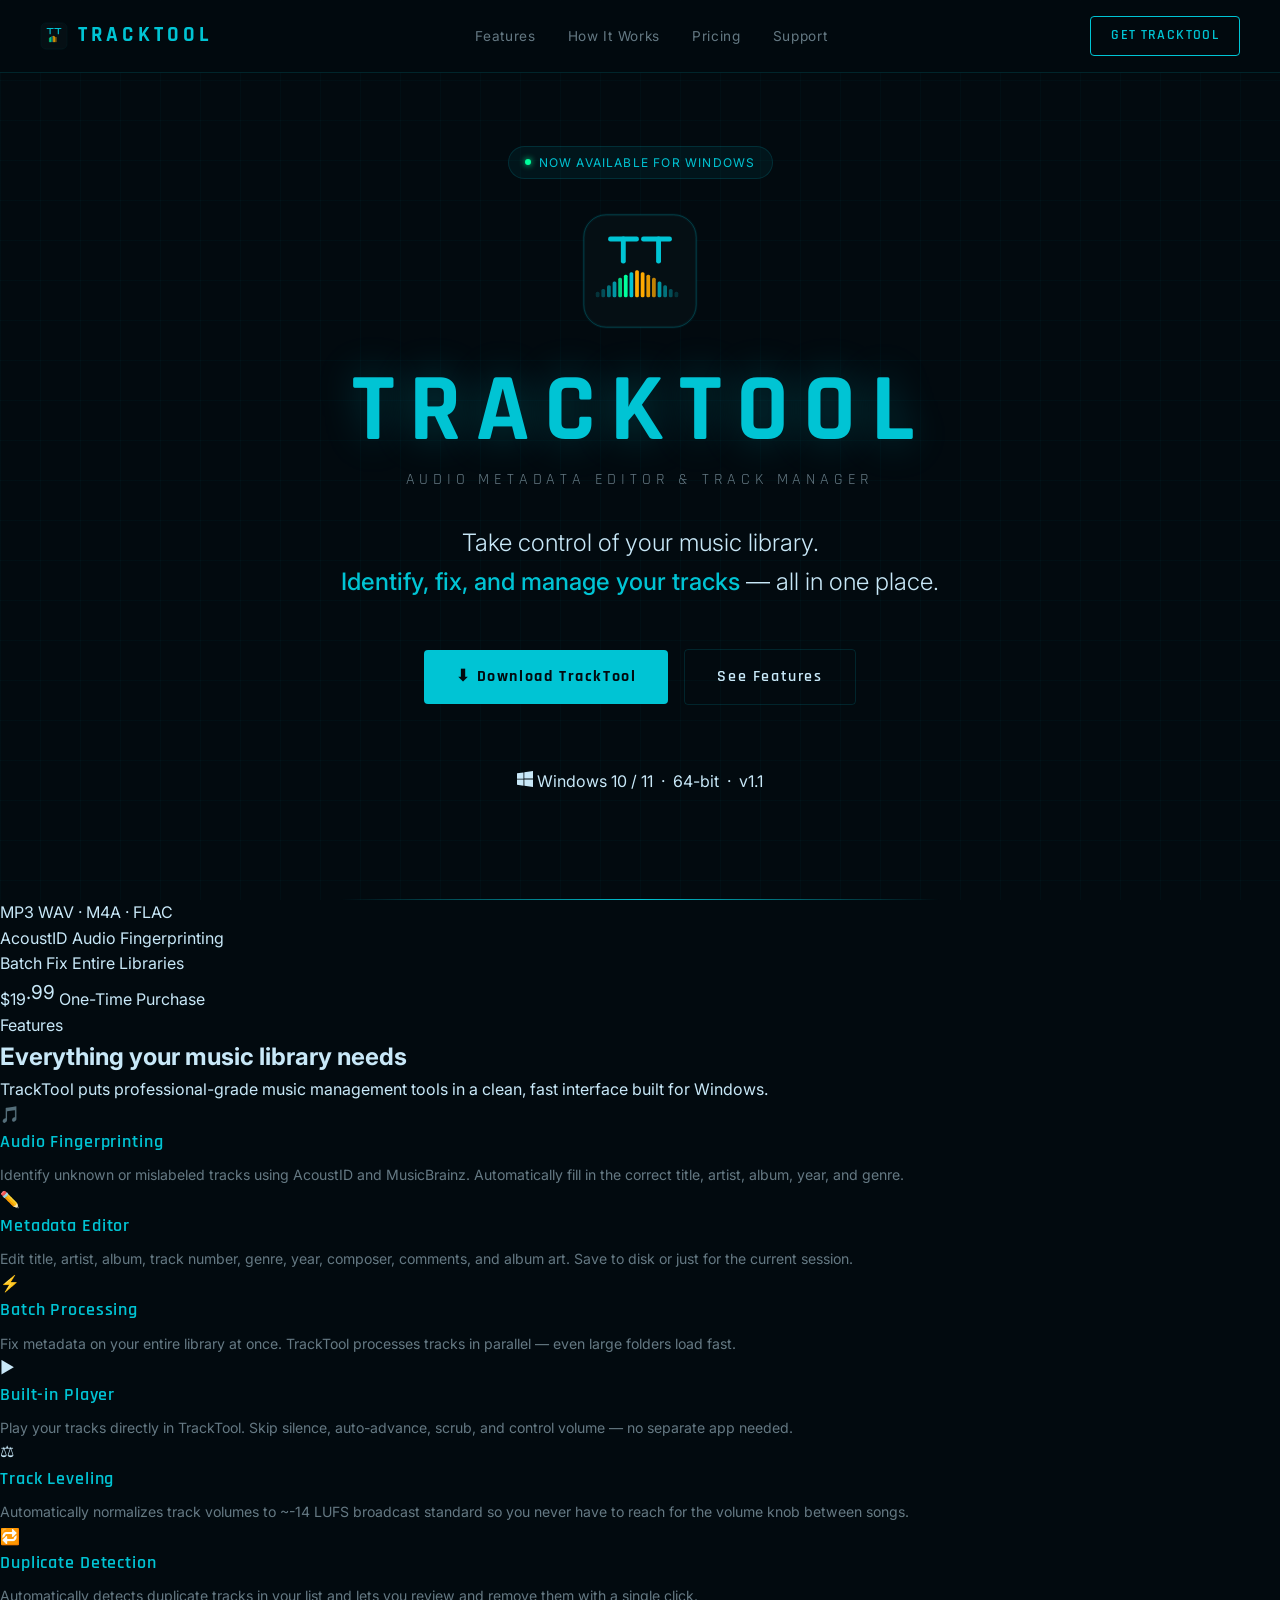
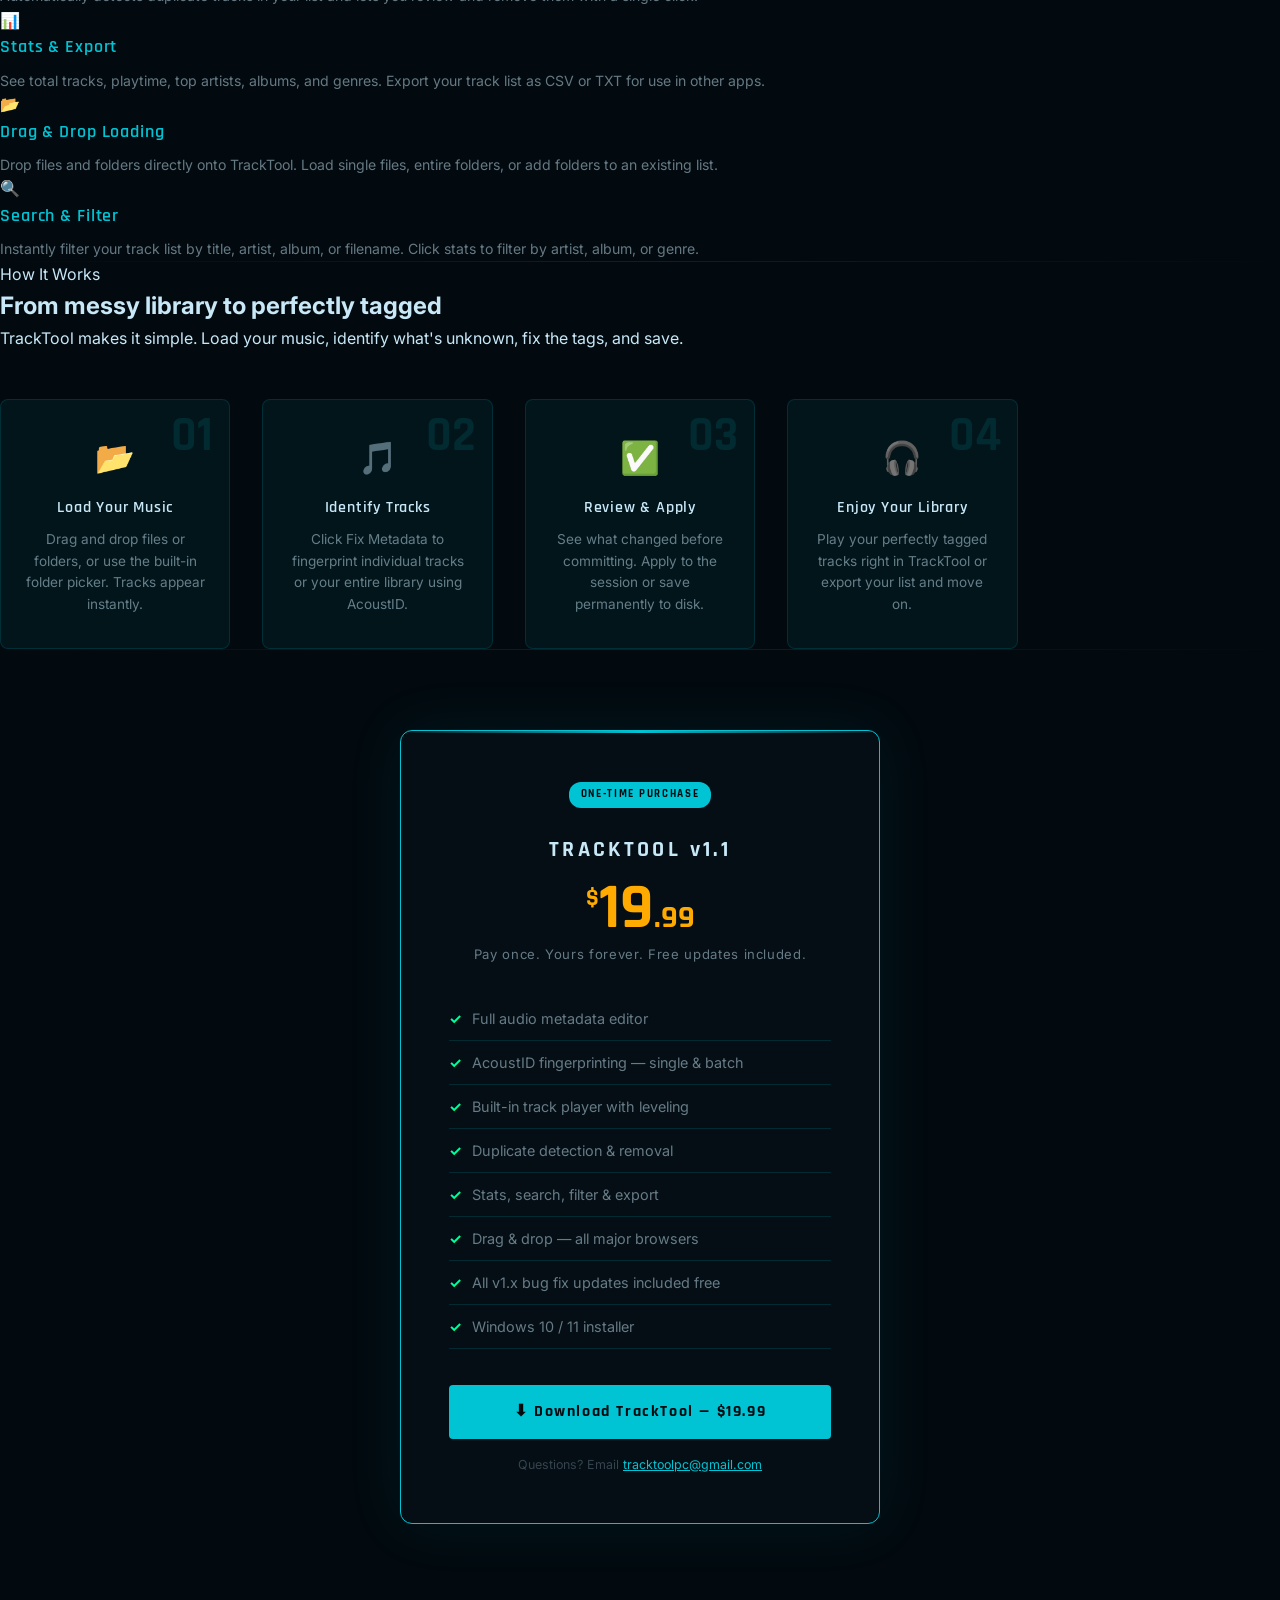
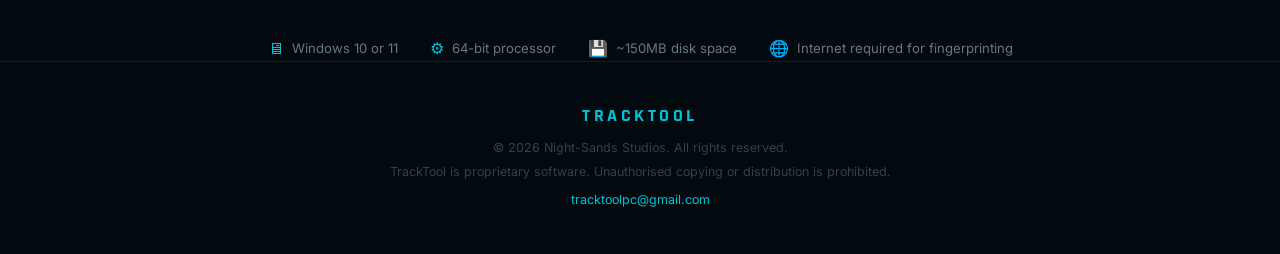
==== index.html @ 83dcbd79 "Add files via upload" ====
<!DOCTYPE html>
<html lang="en">
<head>
<meta charset="UTF-8" />
<meta name="viewport" content="width=device-width, initial-scale=1.0" />
<title>TrackTool — Take Control of Your Music Library</title>
<meta name="description" content="TrackTool is a powerful audio metadata editor and track manager for Windows. Identify, fix, and manage your music library with ease." />
<link rel="preconnect" href="https://fonts.googleapis.com">
<link href="https://fonts.googleapis.com/css2?family=Rajdhani:wght@400;500;600;700&family=Inter:wght@300;400;500&display=swap" rel="stylesheet">
<style>
  :root {
    --cyan: #00c4d4;
    --cyan-dim: rgba(0,196,212,0.15);
    --cyan-glow: rgba(0,196,212,0.3);
    --cyan-subtle: rgba(0,196,212,0.06);
    --gold: #ffaa00;
    --green: #00ff9d;
    --bg: #020a0f;
    --bg2: #040e14;
    --bg3: #071520;
    --text: #c8e8f8;
    --text-dim: rgba(200,232,248,0.5);
    --text-faint: rgba(200,232,248,0.25);
    --border: rgba(0,196,212,0.15);
  }

  *, *::before, *::after { box-sizing: border-box; margin: 0; padding: 0; }

  html { scroll-behavior: smooth; }

  body {
    background: var(--bg);
    color: var(--text);
    font-family: 'Inter', sans-serif;
    font-size: 16px;
    line-height: 1.6;
    overflow-x: hidden;
  }

  /* ── GRID BACKGROUND ── */
  body::before {
    content: '';
    position: fixed;
    inset: 0;
    background-image:
      linear-gradient(rgba(0,196,212,0.03) 1px, transparent 1px),
      linear-gradient(90deg, rgba(0,196,212,0.03) 1px, transparent 1px);
    background-size: 40px 40px;
    pointer-events: none;
    z-index: 0;
  }

  /* ── NAV ── */
  nav {
    position: fixed;
    top: 0; left: 0; right: 0;
    z-index: 100;
    display: flex;
    align-items: center;
    justify-content: space-between;
    padding: 16px 40px;
    background: rgba(2,10,15,0.85);
    backdrop-filter: blur(12px);
    border-bottom: 1px solid var(--border);
  }

  .nav-logo {
    display: flex;
    align-items: center;
    gap: 10px;
    text-decoration: none;
  }

  .nav-logo-text {
    font-family: 'Rajdhani', sans-serif;
    font-size: 1.3rem;
    font-weight: 700;
    color: var(--cyan);
    letter-spacing: 0.2em;
  }

  .nav-links {
    display: flex;
    gap: 32px;
    list-style: none;
  }

  .nav-links a {
    color: var(--text-dim);
    text-decoration: none;
    font-size: 0.85rem;
    letter-spacing: 0.05em;
    transition: color 0.2s;
  }

  .nav-links a:hover { color: var(--cyan); }

  .nav-cta {
    background: transparent;
    border: 1.5px solid var(--cyan);
    color: var(--cyan);
    padding: 8px 20px;
    border-radius: 4px;
    font-size: 0.85rem;
    font-family: 'Rajdhani', sans-serif;
    font-weight: 600;
    letter-spacing: 0.1em;
    cursor: pointer;
    transition: all 0.2s;
    text-decoration: none;
  }

  .nav-cta:hover {
    background: var(--cyan-dim);
    box-shadow: 0 0 16px var(--cyan-glow);
  }

  /* ── HERO ── */
  .hero {
    position: relative;
    min-height: 100vh;
    display: flex;
    flex-direction: column;
    align-items: center;
    justify-content: center;
    text-align: center;
    padding: 120px 40px 80px;
    z-index: 1;
  }

  .hero::after {
    content: '';
    position: absolute;
    bottom: 0; left: 50%;
    transform: translateX(-50%);
    width: 600px;
    height: 1px;
    background: linear-gradient(90deg, transparent, var(--cyan), transparent);
  }

  .hero-badge {
    display: inline-flex;
    align-items: center;
    gap: 8px;
    background: var(--cyan-subtle);
    border: 1px solid var(--border);
    border-radius: 20px;
    padding: 6px 16px;
    font-size: 0.75rem;
    letter-spacing: 0.1em;
    color: var(--cyan);
    margin-bottom: 32px;
    animation: fadeUp 0.6s ease forwards;
  }

  .hero-badge::before {
    content: '';
    width: 6px; height: 6px;
    border-radius: 50%;
    background: var(--green);
    box-shadow: 0 0 6px var(--green);
    animation: blink 2s infinite;
  }

  @keyframes blink {
    0%, 100% { opacity: 1; }
    50% { opacity: 0.3; }
  }

  .hero-logo {
    animation: fadeUp 0.6s 0.1s ease both;
    margin-bottom: 24px;
  }

  .hero-title {
    font-family: 'Rajdhani', sans-serif;
    font-size: clamp(3rem, 8vw, 6rem);
    font-weight: 700;
    letter-spacing: 0.15em;
    color: var(--cyan);
    text-shadow: 0 0 40px rgba(0,196,212,0.3);
    line-height: 1;
    margin-bottom: 8px;
    animation: fadeUp 0.6s 0.2s ease both;
  }

  .hero-sub {
    font-family: 'Rajdhani', sans-serif;
    font-size: 1rem;
    letter-spacing: 0.3em;
    color: var(--text-dim);
    margin-bottom: 32px;
    animation: fadeUp 0.6s 0.3s ease both;
  }

  .hero-tagline {
    font-size: clamp(1.1rem, 2.5vw, 1.5rem);
    color: var(--text);
    font-weight: 300;
    max-width: 600px;
    margin-bottom: 48px;
    animation: fadeUp 0.6s 0.4s ease both;
  }

  .hero-tagline span { color: var(--cyan); font-weight: 500; }

  .hero-actions {
    display: flex;
    gap: 16px;
    align-items: center;
    flex-wrap: wrap;
    justify-content: center;
    animation: fadeUp 0.6s 0.5s ease both;
    margin-bottom: 64px;
  }

  .btn-primary {
    display: inline-flex;
    align-items: center;
    gap: 10px;
    background: var(--cyan);
    color: #020a0f;
    padding: 14px 32px;
    border-radius: 4px;
    font-family: 'Rajdhani', sans-serif;
    font-size: 1rem;
    font-weight: 700;
    letter-spacing: 0.1em;
    text-decoration: none;
    transition: all 0.2s;
    border: none;
    cursor: pointer;
  }

  .btn-primary:hover {
    background: #00d8ea;
    box-shadow: 0 0 32px rgba(0,196,212,0.5);
    transform: translateY(-2px);
  }

  .btn-secondary {
    display: inline-flex;
    align-items: center;
    gap: 10px;
    background: transparent;
    color: var(--text);
    padding: 14px 32px;
    border-radius: 4px;
    font-family: 'Rajdhani', sans-serif;
    font-size: 1rem;
    font-weight: 600;
    letter-spacing: 0.1em;
    text-decoration: none;
    border: 1.5px solid var(--border);
    transition: all 0.2s;
    cursor: pointer;
  }

  .btn-secondary:hover {
    border-color: var(--cyan);
    color: var(--cyan);
    background: var(--cyan-subtle);
  }

  .price-tag {
    font-family: 'Rajdhani', sans-serif;
    font-size: 0.9rem;
    color: var(--text-dim);
    letter-spacing: 0.05em;
  }

  .<!DOCTYPE html>
<html lang="en">
<head>
<meta charset="UTF-8" />
<meta name="viewport" content="width=device-width, initial-scale=1.0" />
<title>TrackTool — Take Control of Your Music Library</title>
<meta name="description" content="TrackTool is a powerful audio metadata editor and track manager for Windows. Identify, fix, and manage your music library with ease." />
<link rel="preconnect" href="https://fonts.googleapis.com">
<link href="https://fonts.googleapis.com/css2?family=Rajdhani:wght@400;500;600;700&family=Inter:wght@300;400;500&display=swap" rel="stylesheet">
<style>
  :root {
    --cyan: #00c4d4;
    --cyan-dim: rgba(0,196,212,0.15);
    --cyan-glow: rgba(0,196,212,0.3);
    --cyan-subtle: rgba(0,196,212,0.06);
    --gold: #ffaa00;
    --green: #00ff9d;
    --bg: #020a0f;
    --bg2: #040e14;
    --bg3: #071520;
    --text: #c8e8f8;
    --text-dim: rgba(200,232,248,0.5);
    --text-faint: rgba(200,232,248,0.25);
    --border: rgba(0,196,212,0.15);
  }

  *, *::before, *::after { box-sizing: border-box; margin: 0; padding: 0; }

  html { scroll-behavior: smooth; }

  body {
    background: var(--bg);
    color: var(--text);
    font-family: 'Inter', sans-serif;
    font-size: 16px;
    line-height: 1.6;
    overflow-x: hidden;
  }

  /* ── GRID BACKGROUND ── */
  body::before {
    content: '';
    position: fixed;
    inset: 0;
    background-image:
      linear-gradient(rgba(0,196,212,0.03) 1px, transparent 1px),
      linear-gradient(90deg, rgba(0,196,212,0.03) 1px, transparent 1px);
    background-size: 40px 40px;
    pointer-events: none;
    z-index: 0;
  }

  /* ── NAV ── */
  nav {
    position: fixed;
    top: 0; left: 0; right: 0;
    z-index: 100;
    display: flex;
    align-items: center;
    justify-content: space-between;
    padding: 16px 40px;
    background: rgba(2,10,15,0.85);
    backdrop-filter: blur(12px);
    border-bottom: 1px solid var(--border);
  }

  .nav-logo {
    display: flex;
    align-items: center;
    gap: 10px;
    text-decoration: none;
  }

  .nav-logo-text {
    font-family: 'Rajdhani', sans-serif;
    font-size: 1.3rem;
    font-weight: 700;
    color: var(--cyan);
    letter-spacing: 0.2em;
  }

  .nav-links {
    display: flex;
    gap: 32px;
    list-style: none;
  }

  .nav-links a {
    color: var(--text-dim);
    text-decoration: none;
    font-size: 0.85rem;
    letter-spacing: 0.05em;
    transition: color 0.2s;
  }

  .nav-links a:hover { color: var(--cyan); }

  .nav-cta {
    background: transparent;
    border: 1.5px solid var(--cyan);
    color: var(--cyan);
    padding: 8px 20px;
    border-radius: 4px;
    font-size: 0.85rem;
    font-family: 'Rajdhani', sans-serif;
    font-weight: 600;
    letter-spacing: 0.1em;
    cursor: pointer;
    transition: all 0.2s;
    text-decoration: none;
  }

  .nav-cta:hover {
    background: var(--cyan-dim);
    box-shadow: 0 0 16px var(--cyan-glow);
  }

  /* ── HERO ── */
  .hero {
    position: relative;
    min-height: 100vh;
    display: flex;
    flex-direction: column;
    align-items: center;
    justify-content: center;
    text-align: center;
    padding: 120px 40px 80px;
    z-index: 1;
  }

  .hero::after {
    content: '';
    position: absolute;
    bottom: 0; left: 50%;
    transform: translateX(-50%);
    width: 600px;
    height: 1px;
    background: linear-gradient(90deg, transparent, var(--cyan), transparent);
  }

  .hero-badge {
    display: inline-flex;
    align-items: center;
    gap: 8px;
    background: var(--cyan-subtle);
    border: 1px solid var(--border);
    border-radius: 20px;
    padding: 6px 16px;
    font-size: 0.75rem;
    letter-spacing: 0.1em;
    color: var(--cyan);
    margin-bottom: 32px;
    animation: fadeUp 0.6s ease forwards;
  }

  .hero-badge::before {
    content: '';
    width: 6px; height: 6px;
    border-radius: 50%;
    background: var(--green);
    box-shadow: 0 0 6px var(--green);
    animation: blink 2s infinite;
  }

  @keyframes blink {
    0%, 100% { opacity: 1; }
    50% { opacity: 0.3; }
  }

  .hero-logo {
    animation: fadeUp 0.6s 0.1s ease both;
    margin-bottom: 24px;
  }

  .hero-title {
    font-family: 'Rajdhani', sans-serif;
    font-size: clamp(3rem, 8vw, 6rem);
    font-weight: 700;
    letter-spacing: 0.15em;
    color: var(--cyan);
    text-shadow: 0 0 40px rgba(0,196,212,0.3);
    line-height: 1;
    margin-bottom: 8px;
    animation: fadeUp 0.6s 0.2s ease both;
  }

  .hero-sub {
    font-family: 'Rajdhani', sans-serif;
    font-size: 1rem;
    letter-spacing: 0.3em;
    color: var(--text-dim);
    margin-bottom: 32px;
    animation: fadeUp 0.6s 0.3s ease both;
  }

  .hero-tagline {
    font-size: clamp(1.1rem, 2.5vw, 1.5rem);
    color: var(--text);
    font-weight: 300;
    max-width: 600px;
    margin-bottom: 48px;
    animation: fadeUp 0.6s 0.4s ease both;
  }

  .hero-tagline span { color: var(--cyan); font-weight: 500; }

  .hero-actions {
    display: flex;
    gap: 16px;
    align-items: center;
    flex-wrap: wrap;
    justify-content: center;
    animation: fadeUp 0.6s 0.5s ease both;
    margin-bottom: 64px;
  }

  .btn-primary {
    display: inline-flex;
    align-items: center;
    gap: 10px;
    background: var(--cyan);
    color: #020a0f;
    padding: 14px 32px;
    border-radius: 4px;
    font-family: 'Rajdhani', sans-serif;
    font-size: 1rem;
    font-weight: 700;
    letter-spacing: 0.1em;
    text-decoration: none;
    transition: all 0.2s;
    border: none;
    cursor: pointer;
  }

  .btn-primary:hover {
    background: #00d8ea;
    box-shadow: 0 0 32px rgba(0,196,212,0.5);
    transform: translateY(-2px);
  }

  .btn-secondary {
    display: inline-flex;
    align-items: center;
    gap: 10px;
    background: transparent;
    color: var(--text);
    padding: 14px 32px;
    border-radius: 4px;
    font-family: 'Rajdhani', sans-serif;
    font-size: 1rem;
    font-weight: 600;
    letter-spacing: 0.1em;
    text-decoration: none;
    border: 1.5px solid var(--border);
    transition: all 0.2s;
    cursor: pointer;
  }

  .btn-secondary:hover {
    border-color: var(--cyan);
    color: var(--cyan);
    background: var(--cyan-subtle);
  }

  .price-tag {
    font-family: 'Rajdhani', sans-serif;
    font-size: 0.9rem;
    color: var(--text-dim);
    letter-spacing: 0.05em;
  }


  .feature-title {
    font-family: 'Rajdhani', sans-serif;
    font-size: 1.1rem;
    font-weight: 600;
    color: var(--cyan);
    letter-spacing: 0.05em;
    margin-bottom: 8px;
  }

  .feature-desc {
    font-size: 0.88rem;
    color: var(--text-dim);
    line-height: 1.6;
  }

  /* ── HOW IT WORKS ── */
  .steps {
    display: grid;
    grid-template-columns: repeat(auto-fill, minmax(220px, 1fr));
    gap: 32px;
    margin-top: 48px;
  }

  .step {
    position: relative;
    padding: 32px 24px;
    border: 1px solid var(--border);
    border-radius: 8px;
    background: var(--cyan-subtle);
    text-align: center;
  }

  .step-number {
    font-family: 'Rajdhani', sans-serif;
    font-size: 3rem;
    font-weight: 700;
    color: rgba(0,196,212,0.12);
    position: absolute;
    top: 12px; right: 16px;
    line-height: 1;
  }

  .step-icon { font-size: 2rem; margin-bottom: 12px; display: block; }

  .step-title {
    font-family: 'Rajdhani', sans-serif;
    font-size: 1rem;
    font-weight: 600;
    color: var(--text);
    letter-spacing: 0.05em;
    margin-bottom: 8px;
  }

  .step-desc { font-size: 0.85rem; color: var(--text-dim); }

  /* ── DIVIDER ── */
  .divider {
    width: 100%;
    height: 1px;
    background: linear-gradient(90deg, transparent, var(--border), transparent);
    margin: 0 auto;
  }

  /* ── PRICING ── */
  .pricing-wrap {
    display: flex;
    justify-content: center;
    padding: 80px 40px;
    position: relative;
    z-index: 1;
  }

  .pricing-card {
    background: var(--bg2);
    border: 1px solid var(--cyan);
    border-radius: 12px;
    padding: 48px;
    max-width: 480px;
    width: 100%;
    text-align: center;
    box-shadow: 0 0 60px rgba(0,196,212,0.08);
    position: relative;
    overflow: hidden;
  }

  .pricing-card::before {
    content: '';
    position: absolute;
    top: 0; left: 0; right: 0;
    height: 2px;
    background: linear-gradient(90deg, transparent, var(--cyan), transparent);
  }

  .pricing-badge {
    display: inline-block;
    background: var(--cyan);
    color: #020a0f;
    font-family: 'Rajdhani', sans-serif;
    font-size: 0.7rem;
    font-weight: 700;
    letter-spacing: 0.15em;
    padding: 4px 12px;
    border-radius: 12px;
    margin-bottom: 24px;
  }

  .pricing-name {
    font-family: 'Rajdhani', sans-serif;
    font-size: 1.4rem;
    font-weight: 700;
    letter-spacing: 0.15em;
    color: var(--text);
    margin-bottom: 8px;
  }

  .pricing-price {
    font-family: 'Rajdhani', sans-serif;
    font-size: 4rem;
    font-weight: 700;
    color: var(--gold);
    line-height: 1;
    margin-bottom: 4px;
  }

  .pricing-price sup {
    font-size: 1.5rem;
    vertical-align: super;
    color: var(--gold);
  }

  .pricing-period {
    font-size: 0.82rem;
    color: var(--text-dim);
    margin-bottom: 32px;
    letter-spacing: 0.05em;
  }

  .pricing-features {
    list-style: none;
    text-align: left;
    margin-bottom: 36px;
  }

  .pricing-features li {
    padding: 10px 0;
    border-bottom: 1px solid var(--border);
    font-size: 0.9rem;
    color: var(--text-dim);
    display: flex;
    align-items: center;
    gap: 10px;
  }

  .pricing-features li::before {
    content: '✓';
    color: var(--green);
    font-weight: bold;
    flex-shrink: 0;
  }

  .pricing-note {
    font-size: 0.78rem;
    color: var(--text-faint);
    margin-top: 16px;
  }

  /* ── REQUIREMENTS ── */
  .requirements {
    display: flex;
    justify-content: center;
    gap: 32px;
    flex-wrap: wrap;
    margin-top: 32px;
  }

  .req {
    display: flex;
    align-items: center;
    gap: 8px;
    font-size: 0.82rem;
    color: var(--text-dim);
  }

  .req-icon { color: var(--cyan); font-size: 1rem; }

  /* ── FOOTER ── */
  footer {
    position: relative;
    z-index: 1;
    border-top: 1px solid var(--border);
    padding: 40px;
    text-align: center;
  }

  .footer-logo {
    font-family: 'Rajdhani', sans-serif;
    font-size: 1.1rem;
    font-weight: 700;
    color: var(--cyan);
    letter-spacing: 0.2em;
    margin-bottom: 8px;
  }

  .footer-text {
    font-size: 0.78rem;
    color: var(--text-faint);
    margin-bottom: 4px;
  }

  .footer-text a {
    color: var(--cyan);
    text-decoration: none;
  }

  .footer-text a:hover { text-decoration: underline; }

  /* ── ANIMATIONS ── */
  @keyframes fadeUp {
    from { opacity: 0; transform: translateY(20px); }
    to   { opacity: 1; transform: translateY(0); }
  }

  /* ── RESPONSIVE ── */
  @media (max-width: 600px) {
    nav { padding: 14px 20px; }
    .nav-links { display: none; }
    section { padding: 60px 20px; }
    .stats { flex-direction: column; gap: 1px; }
    .stat:first-child { border-radius: 8px 8px 0 0; }
    .stat:last-child { border-radius: 0 0 8px 8px; }
    .stat:not(:last-child) { border-right: 1px solid var(--border); border-bottom: none; }
    .pricing-card { padding: 32px 24px; }
  }
</style>
</head>
<body>

<!-- NAV -->
<nav>
  <a href="#" class="nav-logo">
    <svg xmlns="http://www.w3.org/2000/svg" viewBox="0 0 320 320" width="28" height="28">
      <rect x="10" y="10" width="300" height="300" rx="60" fill="#050f14"/>
      <rect x="10" y="10" width="300" height="300" rx="60" fill="none" stroke="#00c4d4" stroke-width="1.5" opacity="0.4"/>
      <rect x="75" y="68" width="82" height="13" rx="6" fill="#00c4d4"/>
      <rect x="109" y="68" width="13" height="72" rx="6" fill="#00c4d4"/>
      <rect x="163" y="68" width="82" height="13" rx="6" fill="#00c4d4"/>
      <rect x="203" y="68" width="13" height="72" rx="6" fill="#00c4d4"/>
      <rect x="102" y="178" width="10" height="52" rx="4" fill="#00ff9d" opacity="0.8"/>
      <rect x="117" y="170" width="10" height="60" rx="4" fill="#00ff9d"/>
      <rect x="132" y="163" width="10" height="67" rx="4" fill="#00c4d4"/>
      <rect x="147" y="158" width="10" height="72" rx="4" fill="#ffaa00"/>
      <rect x="162" y="163" width="10" height="67" rx="4" fill="#ffaa00"/>
      <rect x="177" y="170" width="10" height="60" rx="4" fill="#ffaa00" opacity="0.9"/>
    </svg>
    <span class="nav-logo-text">TRACKTOOL</span>
  </a>
  <ul class="nav-links">
    <li><a href="#features">Features</a></li>
    <li><a href="#how-it-works">How It Works</a></li>
    <li><a href="#pricing">Pricing</a></li>
    <li><a href="mailto:tracktoolpc@gmail.com">Support</a></li>
  </ul>
  <a href="#pricing" class="nav-cta">GET TRACKTOOL</a>
</nav>

<!-- HERO -->
<div class="hero">
  <div class="hero-badge">NOW AVAILABLE FOR WINDOWS</div>

  <div class="hero-logo">
    <svg xmlns="http://www.w3.org/2000/svg" viewBox="0 0 320 320" width="120" height="120">
      <rect x="10" y="10" width="300" height="300" rx="60" fill="#050f14"/>
      <rect x="10" y="10" width="300" height="300" rx="60" fill="none" stroke="#00c4d4" stroke-width="8" opacity="0.05"/>
      <rect x="10" y="10" width="300" height="300" rx="60" fill="none" stroke="#00c4d4" stroke-width="1.5" opacity="0.4"/>
      <rect x="75" y="68" width="82" height="13" rx="6" fill="#00c4d4"/>
      <rect x="109" y="68" width="13" height="72" rx="6" fill="#00c4d4"/>
      <rect x="163" y="68" width="82" height="13" rx="6" fill="#00c4d4"/>
      <rect x="203" y="68" width="13" height="72" rx="6" fill="#00c4d4"/>
      <rect x="42"  y="215" width="10" height="15" rx="4" fill="#00c4d4" opacity="0.2"/>
      <rect x="57"  y="208" width="10" height="22" rx="4" fill="#00c4d4" opacity="0.35"/>
      <rect x="72"  y="198" width="10" height="32" rx="4" fill="#00c4d4" opacity="0.55"/>
      <rect x="87"  y="188" width="10" height="42" rx="4" fill="#00c4d4" opacity="0.75"/>
      <rect x="102" y="178" width="10" height="52" rx="4" fill="#00ff9d" opacity="0.8"/>
      <rect x="117" y="170" width="10" height="60" rx="4" fill="#00ff9d"/>
      <rect x="132" y="163" width="10" height="67" rx="4" fill="#00c4d4"/>
      <rect x="147" y="158" width="10" height="72" rx="4" fill="#ffaa00"/>
      <rect x="162" y="163" width="10" height="67" rx="4" fill="#ffaa00"/>
      <rect x="177" y="170" width="10" height="60" rx="4" fill="#ffaa00" opacity="0.9"/>
      <rect x="192" y="178" width="10" height="52" rx="4" fill="#ffaa00" opacity="0.75"/>
      <rect x="207" y="188" width="10" height="42" rx="4" fill="#00c4d4" opacity="0.75"/>
      <rect x="222" y="198" width="10" height="32" rx="4" fill="#00c4d4" opacity="0.55"/>
      <rect x="237" y="208" width="10" height="22" rx="4" fill="#00c4d4" opacity="0.35"/>
      <rect x="252" y="215" width="10" height="15" rx="4" fill="#00c4d4" opacity="0.2"/>
    </svg>
  </div>

  <h1 class="hero-title">TRACKTOOL</h1>
  <p class="hero-sub">AUDIO METADATA EDITOR &amp; TRACK MANAGER</p>

  <p class="hero-tagline">
    Take control of your music library.<br>
    <span>Identify, fix, and manage your tracks</span> — all in one place.
  </p>

  <div class="hero-actions">
    <a href="#pricing" class="btn-primary">
      ⬇ Download TrackTool
    </a>
    <a href="#features" class="btn-secondary">See Features</a>
  </div>

  <div class="platform">
    <svg width="16" height="16" viewBox="0 0 24 24" fill="currentColor"><path d="M0 3.449L9.75 2.1v9.451H0m10.949-9.602L24 0v11.4H10.949M0 12.6h9.75v9.451L0 20.699M10.949 12.6H24V24l-12.9-1.801"/></svg>
    Windows 10 / 11 &nbsp;·&nbsp; 64-bit &nbsp;·&nbsp; v1.1
  </div>
</div>

<!-- STATS -->
<div class="stats" id="features">
  <div class="stat">
    <span class="stat-number">MP3</span>
    <span class="stat-label">WAV · M4A · FLAC</span>
  </div>
  <div class="stat">
    <span class="stat-number">AcoustID</span>
    <span class="stat-label">Audio Fingerprinting</span>
  </div>
  <div class="stat">
    <span class="stat-number">Batch</span>
    <span class="stat-label">Fix Entire Libraries</span>
  </div>
  <div class="stat">
    <span class="stat-number">$19<sup style="font-size:1.2rem">.99</sup></span>
    <span class="stat-label">One-Time Purchase</span>
  </div>
</div>

<!-- FEATURES -->
<section>
  <p class="section-label">Features</p>
  <h2 class="section-title">Everything your music library needs</h2>
  <p class="section-desc">TrackTool puts professional-grade music management tools in a clean, fast interface built for Windows.</p>

  <div class="features-grid">
    <div class="feature-card">
      <span class="feature-icon">🎵</span>
      <div class="feature-title">Audio Fingerprinting</div>
      <p class="feature-desc">Identify unknown or mislabeled tracks using AcoustID and MusicBrainz. Automatically fill in the correct title, artist, album, year, and genre.</p>
    </div>
    <div class="feature-card">
      <span class="feature-icon">✏️</span>
      <div class="feature-title">Metadata Editor</div>
      <p class="feature-desc">Edit title, artist, album, track number, genre, year, composer, comments, and album art. Save to disk or just for the current session.</p>
    </div>
    <div class="feature-card">
      <span class="feature-icon">⚡</span>
      <div class="feature-title">Batch Processing</div>
      <p class="feature-desc">Fix metadata on your entire library at once. TrackTool processes tracks in parallel — even large folders load fast.</p>
    </div>
    <div class="feature-card">
      <span class="feature-icon">▶️</span>
      <div class="feature-title">Built-in Player</div>
      <p class="feature-desc">Play your tracks directly in TrackTool. Skip silence, auto-advance, scrub, and control volume — no separate app needed.</p>
    </div>
    <div class="feature-card">
      <span class="feature-icon">⚖</span>
      <div class="feature-title">Track Leveling</div>
      <p class="feature-desc">Automatically normalizes track volumes to ~-14 LUFS broadcast standard so you never have to reach for the volume knob between songs.</p>
    </div>
    <div class="feature-card">
      <span class="feature-icon">🔁</span>
      <div class="feature-title">Duplicate Detection</div>
      <p class="feature-desc">Automatically detects duplicate tracks in your list and lets you review and remove them with a single click.</p>
    </div>
    <div class="feature-card">
      <span class="feature-icon">📊</span>
      <div class="feature-title">Stats &amp; Export</div>
      <p class="feature-desc">See total tracks, playtime, top artists, albums, and genres. Export your track list as CSV or TXT for use in other apps.</p>
    </div>
    <div class="feature-card">
      <span class="feature-icon">📂</span>
      <div class="feature-title">Drag &amp; Drop Loading</div>
      <p class="feature-desc">Drop files and folders directly onto TrackTool. Load single files, entire folders, or add folders to an existing list.</p>
    </div>
    <div class="feature-card">
      <span class="feature-icon">🔍</span>
      <div class="feature-title">Search &amp; Filter</div>
      <p class="feature-desc">Instantly filter your track list by title, artist, album, or filename. Click stats to filter by artist, album, or genre.</p>
    </div>
  </div>
</section>

<div class="divider"></div>

<!-- HOW IT WORKS -->
<section id="how-it-works">
  <p class="section-label">How It Works</p>
  <h2 class="section-title">From messy library to <span>perfectly tagged</span></h2>
  <p class="section-desc">TrackTool makes it simple. Load your music, identify what's unknown, fix the tags, and save.</p>

  <div class="steps">
    <div class="step">
      <span class="step-number">01</span>
      <span class="step-icon">📂</span>
      <div class="step-title">Load Your Music</div>
      <p class="step-desc">Drag and drop files or folders, or use the built-in folder picker. Tracks appear instantly.</p>
    </div>
    <div class="step">
      <span class="step-number">02</span>
      <span class="step-icon">🎵</span>
      <div class="step-title">Identify Tracks</div>
      <p class="step-desc">Click Fix Metadata to fingerprint individual tracks or your entire library using AcoustID.</p>
    </div>
    <div class="step">
      <span class="step-number">03</span>
      <span class="step-icon">✅</span>
      <div class="step-title">Review &amp; Apply</div>
      <p class="step-desc">See what changed before committing. Apply to the session or save permanently to disk.</p>
    </div>
    <div class="step">
      <span class="step-number">04</span>
      <span class="step-icon">🎧</span>
      <div class="step-title">Enjoy Your Library</div>
      <p class="step-desc">Play your perfectly tagged tracks right in TrackTool or export your list and move on.</p>
    </div>
  </div>
</section>

<div class="divider"></div>

<!-- PRICING -->
<div class="pricing-wrap" id="pricing">
  <div class="pricing-card">
    <div class="pricing-badge">ONE-TIME PURCHASE</div>
    <div class="pricing-name">TRACKTOOL v1.1</div>
    <div class="pricing-price"><sup>$</sup>19<span style="font-size:2rem">.99</span></div>
    <div class="pricing-period">Pay once. Yours forever. Free updates included.</div>

    <ul class="pricing-features">
      <li>Full audio metadata editor</li>
      <li>AcoustID fingerprinting — single &amp; batch</li>
      <li>Built-in track player with leveling</li>
      <li>Duplicate detection &amp; removal</li>
      <li>Stats, search, filter &amp; export</li>
      <li>Drag &amp; drop — all major browsers</li>
      <li>All v1.x bug fix updates included free</li>
      <li>Windows 10 / 11 installer</li>
    </ul>

    <a href="mailto:tracktoolpc@gmail.com?subject=TrackTool Purchase" class="btn-primary" style="width:100%; justify-content:center;">
      ⬇ Download TrackTool — $19.99
    </a>

    <p class="pricing-note">Questions? Email <a href="mailto:tracktoolpc@gmail.com" style="color:var(--cyan)">tracktoolpc@gmail.com</a></p>
  </div>
</div>

<div class="requirements">
  <div class="req"><span class="req-icon">🖥</span> Windows 10 or 11</div>
  <div class="req"><span class="req-icon">⚙</span> 64-bit processor</div>
  <div class="req"><span class="req-icon">💾</span> ~150MB disk space</div>
  <div class="req"><span class="req-icon">🌐</span> Internet required for fingerprinting</div>
</div>

<!-- FOOTER -->
<footer>
  <div class="footer-logo">TRACKTOOL</div>
  <p class="footer-text">© 2026 Night-Sands Studios. All rights reserved.</p>
  <p class="footer-text">TrackTool is proprietary software. Unauthorised copying or distribution is prohibited.</p>
  <p class="footer-text" style="margin-top:8px">
    <a href="mailto:tracktoolpc@gmail.com">tracktoolpc@gmail.com</a>
  </p>
</footer>

</body>
</html>
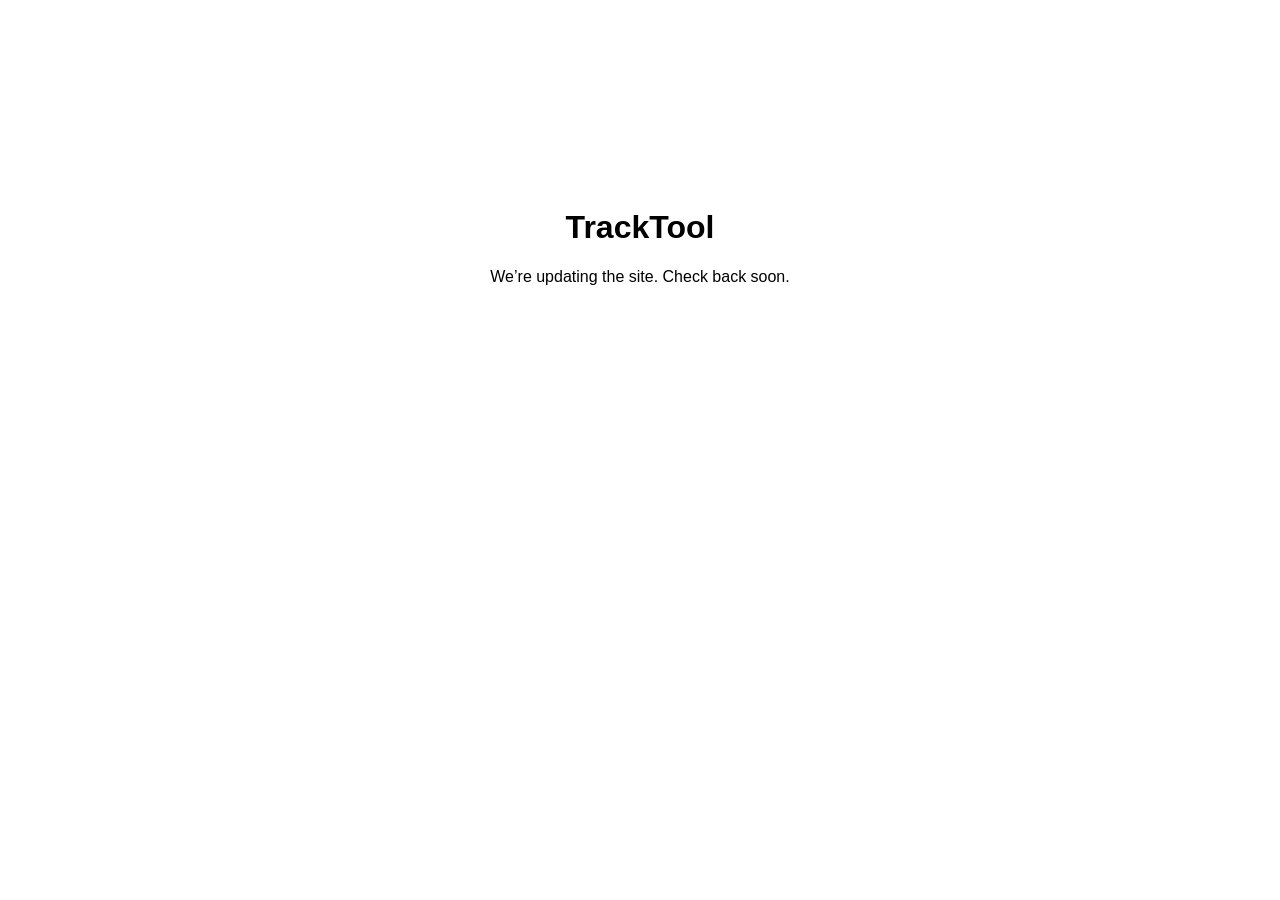
==== commit a3092532: "Create index.html for site update notice adding a temporary page that says updating website." ====
--- a/index.html
+++ b/index.html
@@ -1,1019 +1,18 @@
 <!DOCTYPE html>
-<html lang="en">
-<head>
-<meta charset="UTF-8" />
-<meta name="viewport" content="width=device-width, initial-scale=1.0" />
-<title>TrackTool — Take Control of Your Music Library</title>
-<meta name="description" content="TrackTool is a powerful audio metadata editor and track manager for Windows. Identify, fix, and manage your music library with ease." />
-<link rel="preconnect" href="https://fonts.googleapis.com">
-<link href="https://fonts.googleapis.com/css2?family=Rajdhani:wght@400;500;600;700&family=Inter:wght@300;400;500&display=swap" rel="stylesheet">
-<style>
-  :root {
-    --cyan: #00c4d4;
-    --cyan-dim: rgba(0,196,212,0.15);
-    --cyan-glow: rgba(0,196,212,0.3);
-    --cyan-subtle: rgba(0,196,212,0.06);
-    --gold: #ffaa00;
-    --green: #00ff9d;
-    --bg: #020a0f;
-    --bg2: #040e14;
-    --bg3: #071520;
-    --text: #c8e8f8;
-    --text-dim: rgba(200,232,248,0.5);
-    --text-faint: rgba(200,232,248,0.25);
-    --border: rgba(0,196,212,0.15);
-  }
-
-  *, *::before, *::after { box-sizing: border-box; margin: 0; padding: 0; }
-
-  html { scroll-behavior: smooth; }
-
-  body {
-    background: var(--bg);
-    color: var(--text);
-    font-family: 'Inter', sans-serif;
-    font-size: 16px;
-    line-height: 1.6;
-    overflow-x: hidden;
-  }
-
-  /* ── GRID BACKGROUND ── */
-  body::before {
-    content: '';
-    position: fixed;
-    inset: 0;
-    background-image:
-      linear-gradient(rgba(0,196,212,0.03) 1px, transparent 1px),
-      linear-gradient(90deg, rgba(0,196,212,0.03) 1px, transparent 1px);
-    background-size: 40px 40px;
-    pointer-events: none;
-    z-index: 0;
-  }
-
-  /* ── NAV ── */
-  nav {
-    position: fixed;
-    top: 0; left: 0; right: 0;
-    z-index: 100;
-    display: flex;
-    align-items: center;
-    justify-content: space-between;
-    padding: 16px 40px;
-    background: rgba(2,10,15,0.85);
-    backdrop-filter: blur(12px);
-    border-bottom: 1px solid var(--border);
-  }
-
-  .nav-logo {
-    display: flex;
-    align-items: center;
-    gap: 10px;
-    text-decoration: none;
-  }
-
-  .nav-logo-text {
-    font-family: 'Rajdhani', sans-serif;
-    font-size: 1.3rem;
-    font-weight: 700;
-    color: var(--cyan);
-    letter-spacing: 0.2em;
-  }
-
-  .nav-links {
-    display: flex;
-    gap: 32px;
-    list-style: none;
-  }
-
-  .nav-links a {
-    color: var(--text-dim);
-    text-decoration: none;
-    font-size: 0.85rem;
-    letter-spacing: 0.05em;
-    transition: color 0.2s;
-  }
-
-  .nav-links a:hover { color: var(--cyan); }
-
-  .nav-cta {
-    background: transparent;
-    border: 1.5px solid var(--cyan);
-    color: var(--cyan);
-    padding: 8px 20px;
-    border-radius: 4px;
-    font-size: 0.85rem;
-    font-family: 'Rajdhani', sans-serif;
-    font-weight: 600;
-    letter-spacing: 0.1em;
-    cursor: pointer;
-    transition: all 0.2s;
-    text-decoration: none;
-  }
-
-  .nav-cta:hover {
-    background: var(--cyan-dim);
-    box-shadow: 0 0 16px var(--cyan-glow);
-  }
-
-  /* ── HERO ── */
-  .hero {
-    position: relative;
-    min-height: 100vh;
-    display: flex;
-    flex-direction: column;
-    align-items: center;
-    justify-content: center;
-    text-align: center;
-    padding: 120px 40px 80px;
-    z-index: 1;
-  }
-
-  .hero::after {
-    content: '';
-    position: absolute;
-    bottom: 0; left: 50%;
-    transform: translateX(-50%);
-    width: 600px;
-    height: 1px;
-    background: linear-gradient(90deg, transparent, var(--cyan), transparent);
-  }
-
-  .hero-badge {
-    display: inline-flex;
-    align-items: center;
-    gap: 8px;
-    background: var(--cyan-subtle);
-    border: 1px solid var(--border);
-    border-radius: 20px;
-    padding: 6px 16px;
-    font-size: 0.75rem;
-    letter-spacing: 0.1em;
-    color: var(--cyan);
-    margin-bottom: 32px;
-    animation: fadeUp 0.6s ease forwards;
-  }
-
-  .hero-badge::before {
-    content: '';
-    width: 6px; height: 6px;
-    border-radius: 50%;
-    background: var(--green);
-    box-shadow: 0 0 6px var(--green);
-    animation: blink 2s infinite;
-  }
-
-  @keyframes blink {
-    0%, 100% { opacity: 1; }
-    50% { opacity: 0.3; }
-  }
-
-  .hero-logo {
-    animation: fadeUp 0.6s 0.1s ease both;
-    margin-bottom: 24px;
-  }
-
-  .hero-title {
-    font-family: 'Rajdhani', sans-serif;
-    font-size: clamp(3rem, 8vw, 6rem);
-    font-weight: 700;
-    letter-spacing: 0.15em;
-    color: var(--cyan);
-    text-shadow: 0 0 40px rgba(0,196,212,0.3);
-    line-height: 1;
-    margin-bottom: 8px;
-    animation: fadeUp 0.6s 0.2s ease both;
-  }
-
-  .hero-sub {
-    font-family: 'Rajdhani', sans-serif;
-    font-size: 1rem;
-    letter-spacing: 0.3em;
-    color: var(--text-dim);
-    margin-bottom: 32px;
-    animation: fadeUp 0.6s 0.3s ease both;
-  }
-
-  .hero-tagline {
-    font-size: clamp(1.1rem, 2.5vw, 1.5rem);
-    color: var(--text);
-    font-weight: 300;
-    max-width: 600px;
-    margin-bottom: 48px;
-    animation: fadeUp 0.6s 0.4s ease both;
-  }
-
-  .hero-tagline span { color: var(--cyan); font-weight: 500; }
-
-  .hero-actions {
-    display: flex;
-    gap: 16px;
-    align-items: center;
-    flex-wrap: wrap;
-    justify-content: center;
-    animation: fadeUp 0.6s 0.5s ease both;
-    margin-bottom: 64px;
-  }
-
-  .btn-primary {
-    display: inline-flex;
-    align-items: center;
-    gap: 10px;
-    background: var(--cyan);
-    color: #020a0f;
-    padding: 14px 32px;
-    border-radius: 4px;
-    font-family: 'Rajdhani', sans-serif;
-    font-size: 1rem;
-    font-weight: 700;
-    letter-spacing: 0.1em;
-    text-decoration: none;
-    transition: all 0.2s;
-    border: none;
-    cursor: pointer;
-  }
-
-  .btn-primary:hover {
-    background: #00d8ea;
-    box-shadow: 0 0 32px rgba(0,196,212,0.5);
-    transform: translateY(-2px);
-  }
-
-  .btn-secondary {
-    display: inline-flex;
-    align-items: center;
-    gap: 10px;
-    background: transparent;
-    color: var(--text);
-    padding: 14px 32px;
-    border-radius: 4px;
-    font-family: 'Rajdhani', sans-serif;
-    font-size: 1rem;
-    font-weight: 600;
-    letter-spacing: 0.1em;
-    text-decoration: none;
-    border: 1.5px solid var(--border);
-    transition: all 0.2s;
-    cursor: pointer;
-  }
-
-  .btn-secondary:hover {
-    border-color: var(--cyan);
-    color: var(--cyan);
-    background: var(--cyan-subtle);
-  }
-
-  .price-tag {
-    font-family: 'Rajdhani', sans-serif;
-    font-size: 0.9rem;
-    color: var(--text-dim);
-    letter-spacing: 0.05em;
-  }
-
-  .<!DOCTYPE html>
-<html lang="en">
-<head>
-<meta charset="UTF-8" />
-<meta name="viewport" content="width=device-width, initial-scale=1.0" />
-<title>TrackTool — Take Control of Your Music Library</title>
-<meta name="description" content="TrackTool is a powerful audio metadata editor and track manager for Windows. Identify, fix, and manage your music library with ease." />
-<link rel="preconnect" href="https://fonts.googleapis.com">
-<link href="https://fonts.googleapis.com/css2?family=Rajdhani:wght@400;500;600;700&family=Inter:wght@300;400;500&display=swap" rel="stylesheet">
-<style>
-  :root {
-    --cyan: #00c4d4;
-    --cyan-dim: rgba(0,196,212,0.15);
-    --cyan-glow: rgba(0,196,212,0.3);
-    --cyan-subtle: rgba(0,196,212,0.06);
-    --gold: #ffaa00;
-    --green: #00ff9d;
-    --bg: #020a0f;
-    --bg2: #040e14;
-    --bg3: #071520;
-    --text: #c8e8f8;
-    --text-dim: rgba(200,232,248,0.5);
-    --text-faint: rgba(200,232,248,0.25);
-    --border: rgba(0,196,212,0.15);
-  }
-
-  *, *::before, *::after { box-sizing: border-box; margin: 0; padding: 0; }
-
-  html { scroll-behavior: smooth; }
-
-  body {
-    background: var(--bg);
-    color: var(--text);
-    font-family: 'Inter', sans-serif;
-    font-size: 16px;
-    line-height: 1.6;
-    overflow-x: hidden;
-  }
-
-  /* ── GRID BACKGROUND ── */
-  body::before {
-    content: '';
-    position: fixed;
-    inset: 0;
-    background-image:
-      linear-gradient(rgba(0,196,212,0.03) 1px, transparent 1px),
-      linear-gradient(90deg, rgba(0,196,212,0.03) 1px, transparent 1px);
-    background-size: 40px 40px;
-    pointer-events: none;
-    z-index: 0;
-  }
-
-  /* ── NAV ── */
-  nav {
-    position: fixed;
-    top: 0; left: 0; right: 0;
-    z-index: 100;
-    display: flex;
-    align-items: center;
-    justify-content: space-between;
-    padding: 16px 40px;
-    background: rgba(2,10,15,0.85);
-    backdrop-filter: blur(12px);
-    border-bottom: 1px solid var(--border);
-  }
-
-  .nav-logo {
-    display: flex;
-    align-items: center;
-    gap: 10px;
-    text-decoration: none;
-  }
-
-  .nav-logo-text {
-    font-family: 'Rajdhani', sans-serif;
-    font-size: 1.3rem;
-    font-weight: 700;
-    color: var(--cyan);
-    letter-spacing: 0.2em;
-  }
-
-  .nav-links {
-    display: flex;
-    gap: 32px;
-    list-style: none;
-  }
-
-  .nav-links a {
-    color: var(--text-dim);
-    text-decoration: none;
-    font-size: 0.85rem;
-    letter-spacing: 0.05em;
-    transition: color 0.2s;
-  }
-
-  .nav-links a:hover { color: var(--cyan); }
-
-  .nav-cta {
-    background: transparent;
-    border: 1.5px solid var(--cyan);
-    color: var(--cyan);
-    padding: 8px 20px;
-    border-radius: 4px;
-    font-size: 0.85rem;
-    font-family: 'Rajdhani', sans-serif;
-    font-weight: 600;
-    letter-spacing: 0.1em;
-    cursor: pointer;
-    transition: all 0.2s;
-    text-decoration: none;
-  }
-
-  .nav-cta:hover {
-    background: var(--cyan-dim);
-    box-shadow: 0 0 16px var(--cyan-glow);
-  }
-
-  /* ── HERO ── */
-  .hero {
-    position: relative;
-    min-height: 100vh;
-    display: flex;
-    flex-direction: column;
-    align-items: center;
-    justify-content: center;
-    text-align: center;
-    padding: 120px 40px 80px;
-    z-index: 1;
-  }
-
-  .hero::after {
-    content: '';
-    position: absolute;
-    bottom: 0; left: 50%;
-    transform: translateX(-50%);
-    width: 600px;
-    height: 1px;
-    background: linear-gradient(90deg, transparent, var(--cyan), transparent);
-  }
-
-  .hero-badge {
-    display: inline-flex;
-    align-items: center;
-    gap: 8px;
-    background: var(--cyan-subtle);
-    border: 1px solid var(--border);
-    border-radius: 20px;
-    padding: 6px 16px;
-    font-size: 0.75rem;
-    letter-spacing: 0.1em;
-    color: var(--cyan);
-    margin-bottom: 32px;
-    animation: fadeUp 0.6s ease forwards;
-  }
-
-  .hero-badge::before {
-    content: '';
-    width: 6px; height: 6px;
-    border-radius: 50%;
-    background: var(--green);
-    box-shadow: 0 0 6px var(--green);
-    animation: blink 2s infinite;
-  }
-
-  @keyframes blink {
-    0%, 100% { opacity: 1; }
-    50% { opacity: 0.3; }
-  }
-
-  .hero-logo {
-    animation: fadeUp 0.6s 0.1s ease both;
-    margin-bottom: 24px;
-  }
-
-  .hero-title {
-    font-family: 'Rajdhani', sans-serif;
-    font-size: clamp(3rem, 8vw, 6rem);
-    font-weight: 700;
-    letter-spacing: 0.15em;
-    color: var(--cyan);
-    text-shadow: 0 0 40px rgba(0,196,212,0.3);
-    line-height: 1;
-    margin-bottom: 8px;
-    animation: fadeUp 0.6s 0.2s ease both;
-  }
-
-  .hero-sub {
-    font-family: 'Rajdhani', sans-serif;
-    font-size: 1rem;
-    letter-spacing: 0.3em;
-    color: var(--text-dim);
-    margin-bottom: 32px;
-    animation: fadeUp 0.6s 0.3s ease both;
-  }
-
-  .hero-tagline {
-    font-size: clamp(1.1rem, 2.5vw, 1.5rem);
-    color: var(--text);
-    font-weight: 300;
-    max-width: 600px;
-    margin-bottom: 48px;
-    animation: fadeUp 0.6s 0.4s ease both;
-  }
-
-  .hero-tagline span { color: var(--cyan); font-weight: 500; }
-
-  .hero-actions {
-    display: flex;
-    gap: 16px;
-    align-items: center;
-    flex-wrap: wrap;
-    justify-content: center;
-    animation: fadeUp 0.6s 0.5s ease both;
-    margin-bottom: 64px;
-  }
-
-  .btn-primary {
-    display: inline-flex;
-    align-items: center;
-    gap: 10px;
-    background: var(--cyan);
-    color: #020a0f;
-    padding: 14px 32px;
-    border-radius: 4px;
-    font-family: 'Rajdhani', sans-serif;
-    font-size: 1rem;
-    font-weight: 700;
-    letter-spacing: 0.1em;
-    text-decoration: none;
-    transition: all 0.2s;
-    border: none;
-    cursor: pointer;
-  }
-
-  .btn-primary:hover {
-    background: #00d8ea;
-    box-shadow: 0 0 32px rgba(0,196,212,0.5);
-    transform: translateY(-2px);
-  }
-
-  .btn-secondary {
-    display: inline-flex;
-    align-items: center;
-    gap: 10px;
-    background: transparent;
-    color: var(--text);
-    padding: 14px 32px;
-    border-radius: 4px;
-    font-family: 'Rajdhani', sans-serif;
-    font-size: 1rem;
-    font-weight: 600;
-    letter-spacing: 0.1em;
-    text-decoration: none;
-    border: 1.5px solid var(--border);
-    transition: all 0.2s;
-    cursor: pointer;
-  }
-
-  .btn-secondary:hover {
-    border-color: var(--cyan);
-    color: var(--cyan);
-    background: var(--cyan-subtle);
-  }
-
-  .price-tag {
-    font-family: 'Rajdhani', sans-serif;
-    font-size: 0.9rem;
-    color: var(--text-dim);
-    letter-spacing: 0.05em;
-  }
-
-
-  .feature-title {
-    font-family: 'Rajdhani', sans-serif;
-    font-size: 1.1rem;
-    font-weight: 600;
-    color: var(--cyan);
-    letter-spacing: 0.05em;
-    margin-bottom: 8px;
-  }
-
-  .feature-desc {
-    font-size: 0.88rem;
-    color: var(--text-dim);
-    line-height: 1.6;
-  }
-
-  /* ── HOW IT WORKS ── */
-  .steps {
-    display: grid;
-    grid-template-columns: repeat(auto-fill, minmax(220px, 1fr));
-    gap: 32px;
-    margin-top: 48px;
-  }
-
-  .step {
-    position: relative;
-    padding: 32px 24px;
-    border: 1px solid var(--border);
-    border-radius: 8px;
-    background: var(--cyan-subtle);
-    text-align: center;
-  }
-
-  .step-number {
-    font-family: 'Rajdhani', sans-serif;
-    font-size: 3rem;
-    font-weight: 700;
-    color: rgba(0,196,212,0.12);
-    position: absolute;
-    top: 12px; right: 16px;
-    line-height: 1;
-  }
-
-  .step-icon { font-size: 2rem; margin-bottom: 12px; display: block; }
-
-  .step-title {
-    font-family: 'Rajdhani', sans-serif;
-    font-size: 1rem;
-    font-weight: 600;
-    color: var(--text);
-    letter-spacing: 0.05em;
-    margin-bottom: 8px;
-  }
-
-  .step-desc { font-size: 0.85rem; color: var(--text-dim); }
-
-  /* ── DIVIDER ── */
-  .divider {
-    width: 100%;
-    height: 1px;
-    background: linear-gradient(90deg, transparent, var(--border), transparent);
-    margin: 0 auto;
-  }
-
-  /* ── PRICING ── */
-  .pricing-wrap {
-    display: flex;
-    justify-content: center;
-    padding: 80px 40px;
-    position: relative;
-    z-index: 1;
-  }
-
-  .pricing-card {
-    background: var(--bg2);
-    border: 1px solid var(--cyan);
-    border-radius: 12px;
-    padding: 48px;
-    max-width: 480px;
-    width: 100%;
-    text-align: center;
-    box-shadow: 0 0 60px rgba(0,196,212,0.08);
-    position: relative;
-    overflow: hidden;
-  }
-
-  .pricing-card::before {
-    content: '';
-    position: absolute;
-    top: 0; left: 0; right: 0;
-    height: 2px;
-    background: linear-gradient(90deg, transparent, var(--cyan), transparent);
-  }
-
-  .pricing-badge {
-    display: inline-block;
-    background: var(--cyan);
-    color: #020a0f;
-    font-family: 'Rajdhani', sans-serif;
-    font-size: 0.7rem;
-    font-weight: 700;
-    letter-spacing: 0.15em;
-    padding: 4px 12px;
-    border-radius: 12px;
-    margin-bottom: 24px;
-  }
-
-  .pricing-name {
-    font-family: 'Rajdhani', sans-serif;
-    font-size: 1.4rem;
-    font-weight: 700;
-    letter-spacing: 0.15em;
-    color: var(--text);
-    margin-bottom: 8px;
-  }
-
-  .pricing-price {
-    font-family: 'Rajdhani', sans-serif;
-    font-size: 4rem;
-    font-weight: 700;
-    color: var(--gold);
-    line-height: 1;
-    margin-bottom: 4px;
-  }
-
-  .pricing-price sup {
-    font-size: 1.5rem;
-    vertical-align: super;
-    color: var(--gold);
-  }
-
-  .pricing-period {
-    font-size: 0.82rem;
-    color: var(--text-dim);
-    margin-bottom: 32px;
-    letter-spacing: 0.05em;
-  }
-
-  .pricing-features {
-    list-style: none;
-    text-align: left;
-    margin-bottom: 36px;
-  }
-
-  .pricing-features li {
-    padding: 10px 0;
-    border-bottom: 1px solid var(--border);
-    font-size: 0.9rem;
-    color: var(--text-dim);
-    display: flex;
-    align-items: center;
-    gap: 10px;
-  }
-
-  .pricing-features li::before {
-    content: '✓';
-    color: var(--green);
-    font-weight: bold;
-    flex-shrink: 0;
-  }
-
-  .pricing-note {
-    font-size: 0.78rem;
-    color: var(--text-faint);
-    margin-top: 16px;
-  }
-
-  /* ── REQUIREMENTS ── */
-  .requirements {
-    display: flex;
-    justify-content: center;
-    gap: 32px;
-    flex-wrap: wrap;
-    margin-top: 32px;
-  }
-
-  .req {
-    display: flex;
-    align-items: center;
-    gap: 8px;
-    font-size: 0.82rem;
-    color: var(--text-dim);
-  }
-
-  .req-icon { color: var(--cyan); font-size: 1rem; }
-
-  /* ── FOOTER ── */
-  footer {
-    position: relative;
-    z-index: 1;
-    border-top: 1px solid var(--border);
-    padding: 40px;
-    text-align: center;
-  }
-
-  .footer-logo {
-    font-family: 'Rajdhani', sans-serif;
-    font-size: 1.1rem;
-    font-weight: 700;
-    color: var(--cyan);
-    letter-spacing: 0.2em;
-    margin-bottom: 8px;
-  }
-
-  .footer-text {
-    font-size: 0.78rem;
-    color: var(--text-faint);
-    margin-bottom: 4px;
-  }
-
-  .footer-text a {
-    color: var(--cyan);
-    text-decoration: none;
-  }
-
-  .footer-text a:hover { text-decoration: underline; }
-
-  /* ── ANIMATIONS ── */
-  @keyframes fadeUp {
-    from { opacity: 0; transform: translateY(20px); }
-    to   { opacity: 1; transform: translateY(0); }
-  }
-
-  /* ── RESPONSIVE ── */
-  @media (max-width: 600px) {
-    nav { padding: 14px 20px; }
-    .nav-links { display: none; }
-    section { padding: 60px 20px; }
-    .stats { flex-direction: column; gap: 1px; }
-    .stat:first-child { border-radius: 8px 8px 0 0; }
-    .stat:last-child { border-radius: 0 0 8px 8px; }
-    .stat:not(:last-child) { border-right: 1px solid var(--border); border-bottom: none; }
-    .pricing-card { padding: 32px 24px; }
-  }
-</style>
-</head>
-<body>
-
-<!-- NAV -->
-<nav>
-  <a href="#" class="nav-logo">
-    <svg xmlns="http://www.w3.org/2000/svg" viewBox="0 0 320 320" width="28" height="28">
-      <rect x="10" y="10" width="300" height="300" rx="60" fill="#050f14"/>
-      <rect x="10" y="10" width="300" height="300" rx="60" fill="none" stroke="#00c4d4" stroke-width="1.5" opacity="0.4"/>
-      <rect x="75" y="68" width="82" height="13" rx="6" fill="#00c4d4"/>
-      <rect x="109" y="68" width="13" height="72" rx="6" fill="#00c4d4"/>
-      <rect x="163" y="68" width="82" height="13" rx="6" fill="#00c4d4"/>
-      <rect x="203" y="68" width="13" height="72" rx="6" fill="#00c4d4"/>
-      <rect x="102" y="178" width="10" height="52" rx="4" fill="#00ff9d" opacity="0.8"/>
-      <rect x="117" y="170" width="10" height="60" rx="4" fill="#00ff9d"/>
-      <rect x="132" y="163" width="10" height="67" rx="4" fill="#00c4d4"/>
-      <rect x="147" y="158" width="10" height="72" rx="4" fill="#ffaa00"/>
-      <rect x="162" y="163" width="10" height="67" rx="4" fill="#ffaa00"/>
-      <rect x="177" y="170" width="10" height="60" rx="4" fill="#ffaa00" opacity="0.9"/>
-    </svg>
-    <span class="nav-logo-text">TRACKTOOL</span>
-  </a>
-  <ul class="nav-links">
-    <li><a href="#features">Features</a></li>
-    <li><a href="#how-it-works">How It Works</a></li>
-    <li><a href="#pricing">Pricing</a></li>
-    <li><a href="mailto:tracktoolpc@gmail.com">Support</a></li>
-  </ul>
-  <a href="#pricing" class="nav-cta">GET TRACKTOOL</a>
-</nav>
-
-<!-- HERO -->
-<div class="hero">
-  <div class="hero-badge">NOW AVAILABLE FOR WINDOWS</div>
-
-  <div class="hero-logo">
-    <svg xmlns="http://www.w3.org/2000/svg" viewBox="0 0 320 320" width="120" height="120">
-      <rect x="10" y="10" width="300" height="300" rx="60" fill="#050f14"/>
-      <rect x="10" y="10" width="300" height="300" rx="60" fill="none" stroke="#00c4d4" stroke-width="8" opacity="0.05"/>
-      <rect x="10" y="10" width="300" height="300" rx="60" fill="none" stroke="#00c4d4" stroke-width="1.5" opacity="0.4"/>
-      <rect x="75" y="68" width="82" height="13" rx="6" fill="#00c4d4"/>
-      <rect x="109" y="68" width="13" height="72" rx="6" fill="#00c4d4"/>
-      <rect x="163" y="68" width="82" height="13" rx="6" fill="#00c4d4"/>
-      <rect x="203" y="68" width="13" height="72" rx="6" fill="#00c4d4"/>
-      <rect x="42"  y="215" width="10" height="15" rx="4" fill="#00c4d4" opacity="0.2"/>
-      <rect x="57"  y="208" width="10" height="22" rx="4" fill="#00c4d4" opacity="0.35"/>
-      <rect x="72"  y="198" width="10" height="32" rx="4" fill="#00c4d4" opacity="0.55"/>
-      <rect x="87"  y="188" width="10" height="42" rx="4" fill="#00c4d4" opacity="0.75"/>
-      <rect x="102" y="178" width="10" height="52" rx="4" fill="#00ff9d" opacity="0.8"/>
-      <rect x="117" y="170" width="10" height="60" rx="4" fill="#00ff9d"/>
-      <rect x="132" y="163" width="10" height="67" rx="4" fill="#00c4d4"/>
-      <rect x="147" y="158" width="10" height="72" rx="4" fill="#ffaa00"/>
-      <rect x="162" y="163" width="10" height="67" rx="4" fill="#ffaa00"/>
-      <rect x="177" y="170" width="10" height="60" rx="4" fill="#ffaa00" opacity="0.9"/>
-      <rect x="192" y="178" width="10" height="52" rx="4" fill="#ffaa00" opacity="0.75"/>
-      <rect x="207" y="188" width="10" height="42" rx="4" fill="#00c4d4" opacity="0.75"/>
-      <rect x="222" y="198" width="10" height="32" rx="4" fill="#00c4d4" opacity="0.55"/>
-      <rect x="237" y="208" width="10" height="22" rx="4" fill="#00c4d4" opacity="0.35"/>
-      <rect x="252" y="215" width="10" height="15" rx="4" fill="#00c4d4" opacity="0.2"/>
-    </svg>
-  </div>
-
-  <h1 class="hero-title">TRACKTOOL</h1>
-  <p class="hero-sub">AUDIO METADATA EDITOR &amp; TRACK MANAGER</p>
-
-  <p class="hero-tagline">
-    Take control of your music library.<br>
-    <span>Identify, fix, and manage your tracks</span> — all in one place.
-  </p>
-
-  <div class="hero-actions">
-    <a href="#pricing" class="btn-primary">
-      ⬇ Download TrackTool
-    </a>
-    <a href="#features" class="btn-secondary">See Features</a>
-  </div>
-
-  <div class="platform">
-    <svg width="16" height="16" viewBox="0 0 24 24" fill="currentColor"><path d="M0 3.449L9.75 2.1v9.451H0m10.949-9.602L24 0v11.4H10.949M0 12.6h9.75v9.451L0 20.699M10.949 12.6H24V24l-12.9-1.801"/></svg>
-    Windows 10 / 11 &nbsp;·&nbsp; 64-bit &nbsp;·&nbsp; v1.1
-  </div>
-</div>
-
-<!-- STATS -->
-<div class="stats" id="features">
-  <div class="stat">
-    <span class="stat-number">MP3</span>
-    <span class="stat-label">WAV · M4A · FLAC</span>
-  </div>
-  <div class="stat">
-    <span class="stat-number">AcoustID</span>
-    <span class="stat-label">Audio Fingerprinting</span>
-  </div>
-  <div class="stat">
-    <span class="stat-number">Batch</span>
-    <span class="stat-label">Fix Entire Libraries</span>
-  </div>
-  <div class="stat">
-    <span class="stat-number">$19<sup style="font-size:1.2rem">.99</sup></span>
-    <span class="stat-label">One-Time Purchase</span>
-  </div>
-</div>
-
-<!-- FEATURES -->
-<section>
-  <p class="section-label">Features</p>
-  <h2 class="section-title">Everything your music library needs</h2>
-  <p class="section-desc">TrackTool puts professional-grade music management tools in a clean, fast interface built for Windows.</p>
-
-  <div class="features-grid">
-    <div class="feature-card">
-      <span class="feature-icon">🎵</span>
-      <div class="feature-title">Audio Fingerprinting</div>
-      <p class="feature-desc">Identify unknown or mislabeled tracks using AcoustID and MusicBrainz. Automatically fill in the correct title, artist, album, year, and genre.</p>
-    </div>
-    <div class="feature-card">
-      <span class="feature-icon">✏️</span>
-      <div class="feature-title">Metadata Editor</div>
-      <p class="feature-desc">Edit title, artist, album, track number, genre, year, composer, comments, and album art. Save to disk or just for the current session.</p>
-    </div>
-    <div class="feature-card">
-      <span class="feature-icon">⚡</span>
-      <div class="feature-title">Batch Processing</div>
-      <p class="feature-desc">Fix metadata on your entire library at once. TrackTool processes tracks in parallel — even large folders load fast.</p>
-    </div>
-    <div class="feature-card">
-      <span class="feature-icon">▶️</span>
-      <div class="feature-title">Built-in Player</div>
-      <p class="feature-desc">Play your tracks directly in TrackTool. Skip silence, auto-advance, scrub, and control volume — no separate app needed.</p>
-    </div>
-    <div class="feature-card">
-      <span class="feature-icon">⚖</span>
-      <div class="feature-title">Track Leveling</div>
-      <p class="feature-desc">Automatically normalizes track volumes to ~-14 LUFS broadcast standard so you never have to reach for the volume knob between songs.</p>
-    </div>
-    <div class="feature-card">
-      <span class="feature-icon">🔁</span>
-      <div class="feature-title">Duplicate Detection</div>
-      <p class="feature-desc">Automatically detects duplicate tracks in your list and lets you review and remove them with a single click.</p>
-    </div>
-    <div class="feature-card">
-      <span class="feature-icon">📊</span>
-      <div class="feature-title">Stats &amp; Export</div>
-      <p class="feature-desc">See total tracks, playtime, top artists, albums, and genres. Export your track list as CSV or TXT for use in other apps.</p>
-    </div>
-    <div class="feature-card">
-      <span class="feature-icon">📂</span>
-      <div class="feature-title">Drag &amp; Drop Loading</div>
-      <p class="feature-desc">Drop files and folders directly onto TrackTool. Load single files, entire folders, or add folders to an existing list.</p>
-    </div>
-    <div class="feature-card">
-      <span class="feature-icon">🔍</span>
-      <div class="feature-title">Search &amp; Filter</div>
-      <p class="feature-desc">Instantly filter your track list by title, artist, album, or filename. Click stats to filter by artist, album, or genre.</p>
-    </div>
-  </div>
-</section>
-
-<div class="divider"></div>
-
-<!-- HOW IT WORKS -->
-<section id="how-it-works">
-  <p class="section-label">How It Works</p>
-  <h2 class="section-title">From messy library to <span>perfectly tagged</span></h2>
-  <p class="section-desc">TrackTool makes it simple. Load your music, identify what's unknown, fix the tags, and save.</p>
-
-  <div class="steps">
-    <div class="step">
-      <span class="step-number">01</span>
-      <span class="step-icon">📂</span>
-      <div class="step-title">Load Your Music</div>
-      <p class="step-desc">Drag and drop files or folders, or use the built-in folder picker. Tracks appear instantly.</p>
-    </div>
-    <div class="step">
-      <span class="step-number">02</span>
-      <span class="step-icon">🎵</span>
-      <div class="step-title">Identify Tracks</div>
-      <p class="step-desc">Click Fix Metadata to fingerprint individual tracks or your entire library using AcoustID.</p>
-    </div>
-    <div class="step">
-      <span class="step-number">03</span>
-      <span class="step-icon">✅</span>
-      <div class="step-title">Review &amp; Apply</div>
-      <p class="step-desc">See what changed before committing. Apply to the session or save permanently to disk.</p>
-    </div>
-    <div class="step">
-      <span class="step-number">04</span>
-      <span class="step-icon">🎧</span>
-      <div class="step-title">Enjoy Your Library</div>
-      <p class="step-desc">Play your perfectly tagged tracks right in TrackTool or export your list and move on.</p>
-    </div>
-  </div>
-</section>
-
-<div class="divider"></div>
-
-<!-- PRICING -->
-<div class="pricing-wrap" id="pricing">
-  <div class="pricing-card">
-    <div class="pricing-badge">ONE-TIME PURCHASE</div>
-    <div class="pricing-name">TRACKTOOL v1.1</div>
-    <div class="pricing-price"><sup>$</sup>19<span style="font-size:2rem">.99</span></div>
-    <div class="pricing-period">Pay once. Yours forever. Free updates included.</div>
-
-    <ul class="pricing-features">
-      <li>Full audio metadata editor</li>
-      <li>AcoustID fingerprinting — single &amp; batch</li>
-      <li>Built-in track player with leveling</li>
-      <li>Duplicate detection &amp; removal</li>
-      <li>Stats, search, filter &amp; export</li>
-      <li>Drag &amp; drop — all major browsers</li>
-      <li>All v1.x bug fix updates included free</li>
-      <li>Windows 10 / 11 installer</li>
-    </ul>
-
-    <a href="mailto:tracktoolpc@gmail.com?subject=TrackTool Purchase" class="btn-primary" style="width:100%; justify-content:center;">
-      ⬇ Download TrackTool — $19.99
-    </a>
-
-    <p class="pricing-note">Questions? Email <a href="mailto:tracktoolpc@gmail.com" style="color:var(--cyan)">tracktoolpc@gmail.com</a></p>
-  </div>
-</div>
-
-<div class="requirements">
-  <div class="req"><span class="req-icon">🖥</span> Windows 10 or 11</div>
-  <div class="req"><span class="req-icon">⚙</span> 64-bit processor</div>
-  <div class="req"><span class="req-icon">💾</span> ~150MB disk space</div>
-  <div class="req"><span class="req-icon">🌐</span> Internet required for fingerprinting</div>
-</div>
-
-<!-- FOOTER -->
-<footer>
-  <div class="footer-logo">TRACKTOOL</div>
-  <p class="footer-text">© 2026 Night-Sands Studios. All rights reserved.</p>
-  <p class="footer-text">TrackTool is proprietary software. Unauthorised copying or distribution is prohibited.</p>
-  <p class="footer-text" style="margin-top:8px">
-    <a href="mailto:tracktoolpc@gmail.com">tracktoolpc@gmail.com</a>
-  </p>
-</footer>
-
-</body>
+<html>
+  <head>
+    <title>TrackTool — Updating</title>
+    <meta name="robots" content="noindex">
+    <style>
+      body {
+        font-family: Arial, sans-serif;
+        text-align: center;
+        padding-top: 20vh;
+      }
+    </style>
+  </head>
+  <body>
+    <h1>TrackTool</h1>
+    <p>We’re updating the site. Check back soon.</p>
+  </body>
 </html>
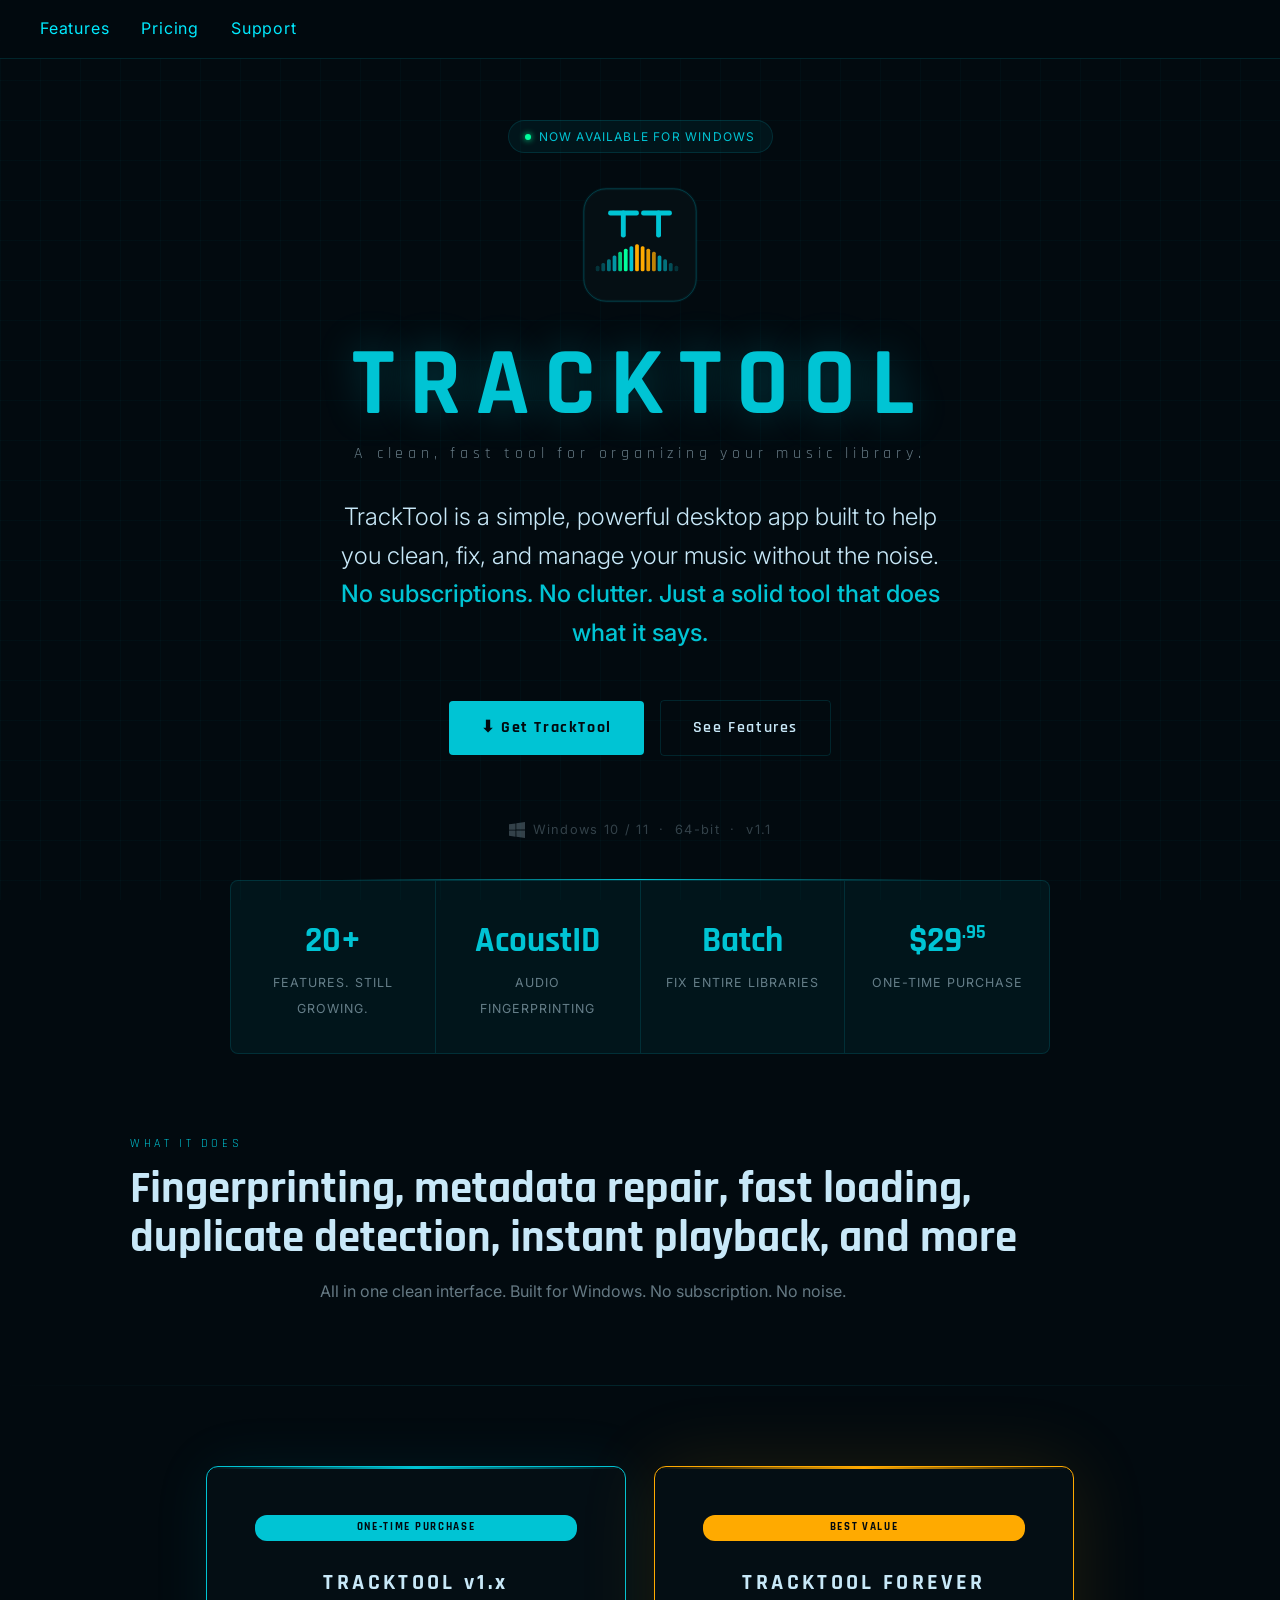
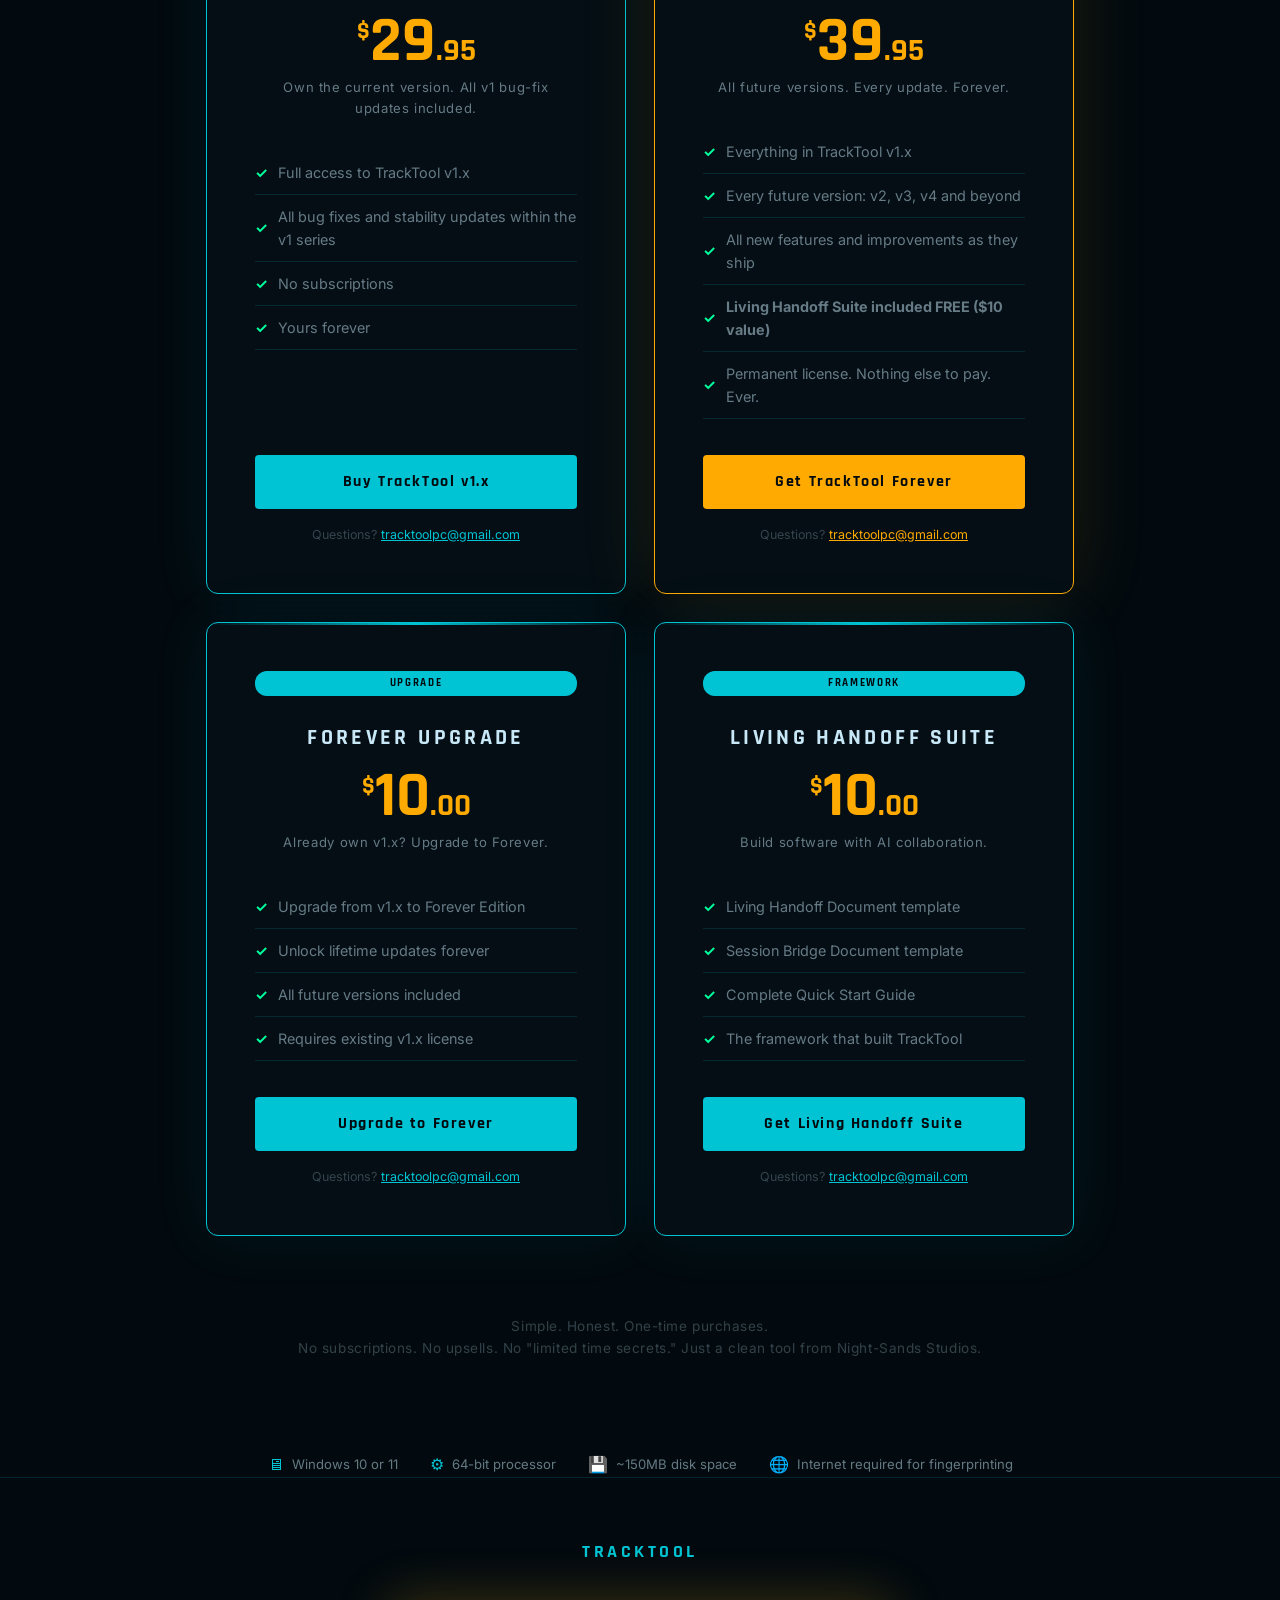
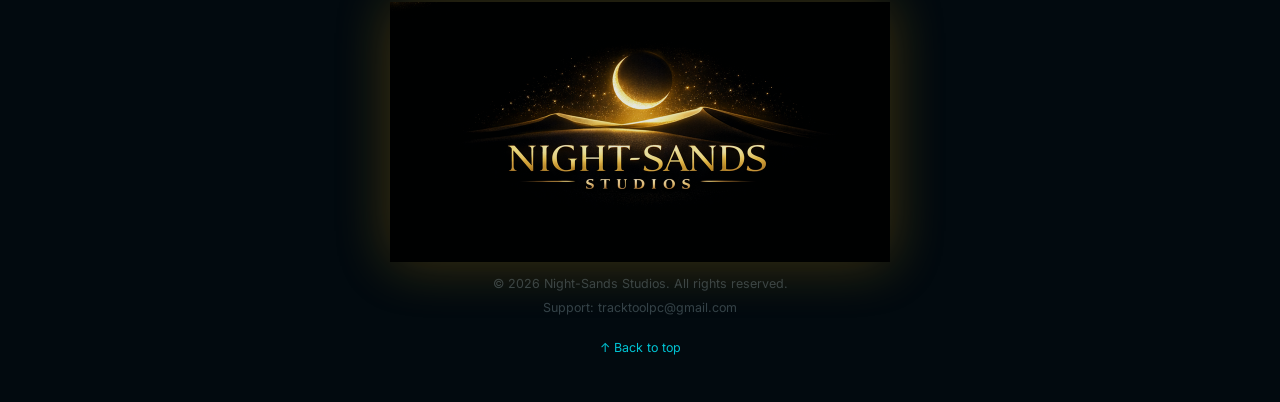
==== commit 65d78527: "Rename index-real.html to index.html" ====
--- a/index.html
+++ b/index.html
@@ -1,18 +1,866 @@
 <!DOCTYPE html>
-<html>
-  <head>
-    <title>TrackTool — Updating</title>
-    <meta name="robots" content="noindex">
-    <style>
-      body {
-        font-family: Arial, sans-serif;
-        text-align: center;
-        padding-top: 20vh;
-      }
-    </style>
-  </head>
-  <body>
-    <h1>TrackTool</h1>
-    <p>We’re updating the site. Check back soon.</p>
-  </body>
+<html lang="en">
+<head>
+<meta charset="UTF-8" />
+<meta name="viewport" content="width=device-width, initial-scale=1.0" />
+<title>TrackTool: Take Control of Your Music Library</title>
+<meta name="description" content="TrackTool is a powerful audio metadata editor and track manager for Windows. Identify, fix, and manage your music library with ease." />
+<link rel="preconnect" href="https://fonts.googleapis.com">
+<link href="https://fonts.googleapis.com/css2?family=Rajdhani:wght@400;500;600;700&family=Inter:wght@300;400;500&display=swap" rel="stylesheet">
+<style>
+  :root {
+    --cyan: #00c4d4;
+    --cyan-dim: rgba(0,196,212,0.15);
+    --cyan-glow: rgba(0,196,212,0.3);
+    --cyan-subtle: rgba(0,196,212,0.06);
+    --gold: #ffaa00;
+    --green: #00ff9d;
+    --bg: #020a0f;
+    --bg2: #040e14;
+    --bg3: #071520;
+    --text: #c8e8f8;
+    --text-dim: rgba(200,232,248,0.5);
+    --text-faint: rgba(200,232,248,0.25);
+    --border: rgba(0,196,212,0.15);
+  }
+
+  *, *::before, *::after { box-sizing: border-box; margin: 0; padding: 0; }
+
+  html { scroll-behavior: smooth; }
+
+  body {
+    background: var(--bg);
+    color: var(--text);
+    font-family: 'Inter', sans-serif;
+    font-size: 16px;
+    line-height: 1.6;
+    overflow-x: hidden;
+  }
+
+  /* ── GRID BACKGROUND ── */
+  body::before {
+    content: '';
+    position: fixed;
+    inset: 0;
+    background-image:
+      linear-gradient(rgba(0,196,212,0.03) 1px, transparent 1px),
+      linear-gradient(90deg, rgba(0,196,212,0.03) 1px, transparent 1px);
+    background-size: 40px 40px;
+    pointer-events: none;
+    z-index: 0;
+  }
+
+  /* ── NAV ── */
+  nav {
+    position: fixed;
+    top: 0; left: 0; right: 0;
+    z-index: 100;
+    display: flex;
+    align-items: center;
+    justify-content: space-between;
+    padding: 16px 40px;
+    background: rgba(2,10,15,0.85);
+    backdrop-filter: blur(12px);
+    border-bottom: 1px solid var(--border);
+  }
+
+  .nav-logo {
+    display: flex;
+    align-items: center;
+    gap: 10px;
+    text-decoration: none;
+  }
+
+  .nav-logo-text {
+    font-family: 'Rajdhani', sans-serif;
+    font-size: 1.3rem;
+    font-weight: 700;
+    color: var(--cyan);
+    letter-spacing: 0.2em;
+  }
+
+  .nav-links {
+    display: flex;
+    gap: 32px;
+    list-style: none;
+  }
+
+  .nav-links a {
+    color: #00eaff;
+    text-decoration: none;
+    font-size: 1rem;
+    letter-spacing: 0.05em;
+    transition: color 0.2s;
+  }
+
+  .nav-links a:hover { color: #00ffff; }
+
+  .nav-cta {
+    background: transparent;
+    border: 1.5px solid var(--cyan);
+    color: var(--cyan);
+    padding: 8px 20px;
+    border-radius: 4px;
+    font-size: 0.85rem;
+    font-family: 'Rajdhani', sans-serif;
+    font-weight: 600;
+    letter-spacing: 0.1em;
+    cursor: pointer;
+    transition: all 0.2s;
+    text-decoration: none;
+  }
+
+  .nav-cta:hover {
+    background: var(--cyan-dim);
+    box-shadow: 0 0 16px var(--cyan-glow);
+  }
+
+  /* ── HERO ── */
+  .hero {
+    position: relative;
+    min-height: auto;
+    display: flex;
+    flex-direction: column;
+    align-items: center;
+    justify-content: center;
+    text-align: center;
+    padding: 120px 40px 40px;
+    z-index: 1;
+  }
+
+  .hero::after {
+    content: '';
+    position: absolute;
+    bottom: 0; left: 50%;
+    transform: translateX(-50%);
+    width: 600px;
+    height: 1px;
+    background: linear-gradient(90deg, transparent, var(--cyan), transparent);
+  }
+
+  .hero-badge {
+    display: inline-flex;
+    align-items: center;
+    gap: 8px;
+    background: var(--cyan-subtle);
+    border: 1px solid var(--border);
+    border-radius: 20px;
+    padding: 6px 16px;
+    font-size: 0.75rem;
+    letter-spacing: 0.1em;
+    color: var(--cyan);
+    margin-bottom: 32px;
+    animation: fadeUp 0.6s ease forwards;
+  }
+
+  .hero-badge::before {
+    content: '';
+    width: 6px; height: 6px;
+    border-radius: 50%;
+    background: var(--green);
+    box-shadow: 0 0 6px var(--green);
+    animation: blink 2s infinite;
+  }
+
+  @keyframes blink {
+    0%, 100% { opacity: 1; }
+    50% { opacity: 0.3; }
+  }
+
+  .hero-logo {
+    animation: fadeUp 0.6s 0.1s ease both;
+    margin-bottom: 24px;
+  }
+
+  .hero-title {
+    font-family: 'Rajdhani', sans-serif;
+    font-size: clamp(3rem, 8vw, 6rem);
+    font-weight: 700;
+    letter-spacing: 0.15em;
+    color: var(--cyan);
+    text-shadow: 0 0 40px rgba(0,196,212,0.3);
+    line-height: 1;
+    margin-bottom: 8px;
+    animation: fadeUp 0.6s 0.2s ease both;
+  }
+
+  .hero-sub {
+    font-family: 'Rajdhani', sans-serif;
+    font-size: 1rem;
+    letter-spacing: 0.3em;
+    color: var(--text-dim);
+    margin-bottom: 32px;
+    animation: fadeUp 0.6s 0.3s ease both;
+  }
+
+  .hero-tagline {
+    font-size: clamp(1.1rem, 2.5vw, 1.5rem);
+    color: var(--text);
+    font-weight: 300;
+    max-width: 600px;
+    margin-bottom: 48px;
+    animation: fadeUp 0.6s 0.4s ease both;
+  }
+
+  .hero-tagline span { color: var(--cyan); font-weight: 500; }
+
+  .hero-actions {
+    display: flex;
+    gap: 16px;
+    align-items: center;
+    flex-wrap: wrap;
+    justify-content: center;
+    animation: fadeUp 0.6s 0.5s ease both;
+    margin-bottom: 64px;
+  }
+
+  .btn-primary {
+    display: inline-flex;
+    align-items: center;
+    gap: 10px;
+    background: var(--cyan);
+    color: #020a0f;
+    padding: 14px 32px;
+    border-radius: 4px;
+    font-family: 'Rajdhani', sans-serif;
+    font-size: 1rem;
+    font-weight: 700;
+    letter-spacing: 0.1em;
+    text-decoration: none;
+    transition: all 0.2s;
+    border: none;
+    cursor: pointer;
+  }
+
+  .btn-primary:hover {
+    background: #00d8ea;
+    box-shadow: 0 0 32px rgba(0,196,212,0.5);
+    transform: translateY(-2px);
+  }
+
+  .btn-secondary {
+    display: inline-flex;
+    align-items: center;
+    gap: 10px;
+    background: transparent;
+    color: var(--text);
+    padding: 14px 32px;
+    border-radius: 4px;
+    font-family: 'Rajdhani', sans-serif;
+    font-size: 1rem;
+    font-weight: 600;
+    letter-spacing: 0.1em;
+    text-decoration: none;
+    border: 1.5px solid var(--border);
+    transition: all 0.2s;
+    cursor: pointer;
+  }
+
+  .btn-secondary:hover {
+    border-color: var(--cyan);
+    color: var(--cyan);
+    background: var(--cyan-subtle);
+  }
+
+  .price-tag {
+    font-family: 'Rajdhani', sans-serif;
+    font-size: 0.9rem;
+    color: var(--text-dim);
+    letter-spacing: 0.05em;
+  }
+
+  .price-tag strong {
+    color: var(--gold);
+    font-size: 1.1rem;
+  }
+
+  /* ── PLATFORM BADGE ── */
+  .platform {
+    display: flex;
+    align-items: center;
+    gap: 8px;
+    color: var(--text-faint);
+    font-size: 0.8rem;
+    letter-spacing: 0.1em;
+    animation: fadeUp 0.6s 0.6s ease both;
+  }
+
+  /* ── STATS ── */
+  .stats {
+    position: relative;
+    z-index: 1;
+    display: flex;
+    justify-content: center;
+    gap: 0;
+    padding: 0 40px;
+    max-width: 900px;
+    margin: 0 auto 40px;
+  }
+
+  .stat {
+    flex: 1;
+    text-align: center;
+    padding: 32px 24px;
+    border: 1px solid var(--border);
+    background: var(--cyan-subtle);
+    position: relative;
+  }
+
+  .stat:not(:last-child) { border-right: none; }
+  .stat:first-child { border-radius: 8px 0 0 8px; }
+  .stat:last-child { border-radius: 0 8px 8px 0; }
+
+  .stat-number {
+    font-family: 'Rajdhani', sans-serif;
+    font-size: 2.2rem;
+    font-weight: 700;
+    color: var(--cyan);
+    display: block;
+  }
+
+  .stat-label {
+    font-size: 0.78rem;
+    color: var(--text-dim);
+    letter-spacing: 0.08em;
+    text-transform: uppercase;
+  }
+
+  /* ── SECTION ── */
+  section {
+    position: relative;
+    z-index: 1;
+    padding: 40px 40px 80px;
+    max-width: 1100px;
+    margin: 0 auto;
+  }
+
+  .section-label {
+    font-family: 'Rajdhani', sans-serif;
+    font-size: 0.75rem;
+    letter-spacing: 0.3em;
+    color: var(--cyan);
+    text-transform: uppercase;
+    margin-bottom: 12px;
+  }
+
+  .section-title {
+    font-family: 'Rajdhani', sans-serif;
+    font-size: clamp(1.8rem, 4vw, 2.8rem);
+    font-weight: 700;
+    color: var(--text);
+    line-height: 1.1;
+    margin-bottom: 16px;
+  }
+
+  .section-title span { color: var(--cyan); }
+
+  .section-desc {
+    font-size: 1rem;
+    color: var(--text-dim);
+    max-width: 560px;
+    margin-bottom: 56px;
+  }
+
+  /* ── FEATURES GRID ── */
+  .features-grid {
+    display: grid;
+    grid-template-columns: repeat(auto-fill, minmax(300px, 1fr));
+    gap: 1px;
+    background: var(--border);
+    border: 1px solid var(--border);
+    border-radius: 8px;
+    overflow: hidden;
+  }
+
+  .feature-card {
+    background: var(--bg2);
+    padding: 32px;
+    transition: background 0.2s;
+  }
+
+  .feature-card:hover { background: var(--bg3); }
+
+  .feature-icon {
+    font-size: 1.8rem;
+    margin-bottom: 16px;
+    display: block;
+  }
+
+  .feature-title {
+    font-family: 'Rajdhani', sans-serif;
+    font-size: 1.1rem;
+    font-weight: 600;
+    color: var(--cyan);
+    letter-spacing: 0.05em;
+    margin-bottom: 8px;
+  }
+
+  .feature-desc {
+    font-size: 0.88rem;
+    color: var(--text-dim);
+    line-height: 1.6;
+  }
+
+  /* ── HOW IT WORKS ── */
+  .steps {
+    display: grid;
+    grid-template-columns: repeat(auto-fill, minmax(220px, 1fr));
+    gap: 32px;
+    margin-top: 48px;
+  }
+
+  .step {
+    position: relative;
+    padding: 32px 24px;
+    border: 1px solid var(--border);
+    border-radius: 8px;
+    background: var(--cyan-subtle);
+    text-align: center;
+  }
+
+  .step-number {
+    font-family: 'Rajdhani', sans-serif;
+    font-size: 3rem;
+    font-weight: 700;
+    color: rgba(0,196,212,0.12);
+    position: absolute;
+    top: 12px; right: 16px;
+    line-height: 1;
+  }
+
+  .step-icon { font-size: 2rem; margin-bottom: 12px; display: block; }
+
+  .step-title {
+    font-family: 'Rajdhani', sans-serif;
+    font-size: 1rem;
+    font-weight: 600;
+    color: var(--text);
+    letter-spacing: 0.05em;
+    margin-bottom: 8px;
+  }
+
+  .step-desc { font-size: 0.85rem; color: var(--text-dim); }
+
+  /* ── DIVIDER ── */
+  .divider {
+    width: 100%;
+    height: 1px;
+    background: linear-gradient(90deg, transparent, var(--border), transparent);
+    margin: 0 auto;
+  }
+
+  /* ── PRICING ── */
+  .pricing-wrap {
+    display: flex;
+    justify-content: center;
+    align-items: stretch;
+    gap: 28px;
+    padding: 80px 40px;
+    position: relative;
+    z-index: 1;
+    flex-wrap: wrap;
+  }
+
+  .pricing-card {
+    background: var(--bg2);
+    border: 1px solid var(--cyan);
+    border-radius: 12px;
+    padding: 48px;
+    max-width: 420px;
+    width: 100%;
+    text-align: center;
+    box-shadow: 0 0 60px rgba(0,196,212,0.08);
+    position: relative;
+    overflow: hidden;
+    display: flex;
+    flex-direction: column;
+  }
+
+  .pricing-card.featured {
+    border-color: var(--gold);
+    box-shadow: 0 0 80px rgba(255,170,0,0.12);
+  }
+
+  .pricing-card::before {
+    content: '';
+    position: absolute;
+    top: 0; left: 0; right: 0;
+    height: 2px;
+    background: linear-gradient(90deg, transparent, var(--cyan), transparent);
+  }
+
+  .pricing-card.featured::before {
+    background: linear-gradient(90deg, transparent, var(--gold), transparent);
+  }
+
+  .pricing-features {
+    flex: 1;
+  }
+
+  .pricing-badge {
+    display: inline-block;
+    background: var(--cyan);
+    color: #020a0f;
+    font-family: 'Rajdhani', sans-serif;
+    font-size: 0.7rem;
+    font-weight: 700;
+    letter-spacing: 0.15em;
+    padding: 4px 12px;
+    border-radius: 12px;
+    margin-bottom: 24px;
+  }
+
+  .pricing-name {
+    font-family: 'Rajdhani', sans-serif;
+    font-size: 1.4rem;
+    font-weight: 700;
+    letter-spacing: 0.15em;
+    color: var(--text);
+    margin-bottom: 8px;
+  }
+
+  .pricing-price {
+    font-family: 'Rajdhani', sans-serif;
+    font-size: 4rem;
+    font-weight: 700;
+    color: var(--gold);
+    line-height: 1;
+    margin-bottom: 4px;
+  }
+
+  .pricing-price sup {
+    font-size: 1.5rem;
+    vertical-align: super;
+    color: var(--gold);
+  }
+
+  .pricing-period {
+    font-size: 0.82rem;
+    color: var(--text-dim);
+    margin-bottom: 32px;
+    letter-spacing: 0.05em;
+  }
+
+  .pricing-features {
+    list-style: none;
+    text-align: left;
+    margin-bottom: 36px;
+  }
+
+  .pricing-features li {
+    padding: 10px 0;
+    border-bottom: 1px solid var(--border);
+    font-size: 0.9rem;
+    color: var(--text-dim);
+    display: flex;
+    align-items: center;
+    gap: 10px;
+  }
+
+  .pricing-features li::before {
+    content: '✓';
+    color: var(--green);
+    font-weight: bold;
+    flex-shrink: 0;
+  }
+
+  .pricing-note {
+    font-size: 0.78rem;
+    color: var(--text-faint);
+    margin-top: 16px;
+  }
+
+  /* ── REQUIREMENTS ── */
+  .requirements {
+    display: flex;
+    justify-content: center;
+    gap: 32px;
+    flex-wrap: wrap;
+    margin-top: 32px;
+  }
+
+  .req {
+    display: flex;
+    align-items: center;
+    gap: 8px;
+    font-size: 0.82rem;
+    color: var(--text-dim);
+  }
+
+  .req-icon { color: var(--cyan); font-size: 1rem; }
+
+  /* ── FOOTER ── */
+  footer {
+    position: relative;
+    z-index: 1;
+    border-top: 1px solid var(--border);
+    padding: 60px 40px 40px;
+    text-align: center;
+  }
+  .footer-nss-divider {
+    width: 1px;
+    height: 20px;
+    background: rgba(180,130,20,0.3);
+    display: inline-block;
+    vertical-align: middle;
+    margin: 0 12px;
+  }
+
+  .footer-logo {
+    font-family: 'Rajdhani', sans-serif;
+    font-size: 1.1rem;
+    font-weight: 700;
+    color: var(--cyan);
+    letter-spacing: 0.2em;
+    margin-bottom: 8px;
+  }
+
+  .footer-text {
+    font-size: 0.78rem;
+    color: var(--text-faint);
+    margin-bottom: 4px;
+  }
+
+  .footer-text a {
+    color: var(--cyan);
+    text-decoration: none;
+  }
+
+  .footer-text a:hover { text-decoration: underline; }
+
+  /* ── ANIMATIONS ── */
+  @keyframes fadeUp {
+    from { opacity: 0; transform: translateY(20px); }
+    to   { opacity: 1; transform: translateY(0); }
+  }
+
+  /* ── RESPONSIVE ── */
+  @media (max-width: 600px) {
+    nav { padding: 14px 20px; }
+    .nav-links { display: none; }
+    section { padding: 60px 20px; }
+    .stats { flex-direction: column; gap: 1px; }
+    .stat:first-child { border-radius: 8px 8px 0 0; }
+    .stat:last-child { border-radius: 0 0 8px 8px; }
+    .stat:not(:last-child) { border-right: 1px solid var(--border); border-bottom: none; }
+    .pricing-card { padding: 32px 24px; }
+    .pricing-wrap { gap: 20px; padding: 60px 20px; }
+  }
+</style>
+</head>
+<body>
+
+<!-- NAV -->
+<nav id="top">
+  <ul class="nav-links">
+    <li><a href="features-k.html">Features</a></li>
+    <li><a href="#pricing">Pricing</a></li>
+    <li><a href="#support">Support</a></li>
+  </ul>
+</nav>
+
+<!-- HERO -->
+<div class="hero">
+  <div class="hero-badge">NOW AVAILABLE FOR WINDOWS</div>
+
+  <div class="hero-logo">
+    <svg xmlns="http://www.w3.org/2000/svg" viewBox="0 0 320 320" width="120" height="120">
+      <rect x="10" y="10" width="300" height="300" rx="60" fill="#050f14"/>
+      <rect x="10" y="10" width="300" height="300" rx="60" fill="none" stroke="#00c4d4" stroke-width="8" opacity="0.05"/>
+      <rect x="10" y="10" width="300" height="300" rx="60" fill="none" stroke="#00c4d4" stroke-width="1.5" opacity="0.4"/>
+      <rect x="75" y="68" width="82" height="13" rx="6" fill="#00c4d4"/>
+      <rect x="109" y="68" width="13" height="72" rx="6" fill="#00c4d4"/>
+      <rect x="163" y="68" width="82" height="13" rx="6" fill="#00c4d4"/>
+      <rect x="203" y="68" width="13" height="72" rx="6" fill="#00c4d4"/>
+      <rect x="42"  y="215" width="10" height="15" rx="4" fill="#00c4d4" opacity="0.2"/>
+      <rect x="57"  y="208" width="10" height="22" rx="4" fill="#00c4d4" opacity="0.35"/>
+      <rect x="72"  y="198" width="10" height="32" rx="4" fill="#00c4d4" opacity="0.55"/>
+      <rect x="87"  y="188" width="10" height="42" rx="4" fill="#00c4d4" opacity="0.75"/>
+      <rect x="102" y="178" width="10" height="52" rx="4" fill="#00ff9d" opacity="0.8"/>
+      <rect x="117" y="170" width="10" height="60" rx="4" fill="#00ff9d"/>
+      <rect x="132" y="163" width="10" height="67" rx="4" fill="#00c4d4"/>
+      <rect x="147" y="158" width="10" height="72" rx="4" fill="#ffaa00"/>
+      <rect x="162" y="163" width="10" height="67" rx="4" fill="#ffaa00"/>
+      <rect x="177" y="170" width="10" height="60" rx="4" fill="#ffaa00" opacity="0.9"/>
+      <rect x="192" y="178" width="10" height="52" rx="4" fill="#ffaa00" opacity="0.75"/>
+      <rect x="207" y="188" width="10" height="42" rx="4" fill="#00c4d4" opacity="0.75"/>
+      <rect x="222" y="198" width="10" height="32" rx="4" fill="#00c4d4" opacity="0.55"/>
+      <rect x="237" y="208" width="10" height="22" rx="4" fill="#00c4d4" opacity="0.35"/>
+      <rect x="252" y="215" width="10" height="15" rx="4" fill="#00c4d4" opacity="0.2"/>
+    </svg>
+  </div>
+
+  <h1 class="hero-title">TRACKTOOL</h1>
+  <p class="hero-sub">A clean, fast tool for organizing your music library.</p>
+
+  <p class="hero-tagline">
+    TrackTool is a simple, powerful desktop app built to help you clean, fix, and manage your music without the noise.<br>
+    <span>No subscriptions. No clutter. Just a solid tool that does what it says.</span>
+  </p>
+
+  <div class="hero-actions">
+    <a href="#pricing" class="btn-primary">
+      ⬇ Get TrackTool
+    </a>
+    <a href="#features" class="btn-secondary">See Features</a>
+  </div>
+
+  <div class="platform">
+    <svg width="16" height="16" viewBox="0 0 24 24" fill="currentColor"><path d="M0 3.449L9.75 2.1v9.451H0m10.949-9.602L24 0v11.4H10.949M0 12.6h9.75v9.451L0 20.699M10.949 12.6H24V24l-12.9-1.801"/></svg>
+    Windows 10 / 11 &nbsp;·&nbsp; 64-bit &nbsp;·&nbsp; v1.1
+  </div>
+</div>
+
+<!-- FEATURE CALLOUT -->
+<div class="stats" id="features">
+  <div class="stat">
+    <span class="stat-number">20+</span>
+    <span class="stat-label">Features. Still Growing.</span>
+  </div>
+  <div class="stat">
+    <span class="stat-number">AcoustID</span>
+    <span class="stat-label">Audio Fingerprinting</span>
+  </div>
+  <div class="stat">
+    <span class="stat-number">Batch</span>
+    <span class="stat-label">Fix Entire Libraries</span>
+  </div>
+  <div class="stat">
+    <span class="stat-number">$29<sup style="font-size:1.2rem">.95</sup></span>
+    <span class="stat-label">One-Time Purchase</span>
+  </div>
+</div>
+
+<!-- FEATURE SUMMARY -->
+<section>
+  <p class="section-label">What It Does</p>
+  <h2 class="section-title">Fingerprinting, metadata repair, fast loading, duplicate detection, instant playback, and more</h2>
+  <p class="section-desc" style="max-width:640px; margin: 0 auto;">All in one clean interface. Built for Windows. No subscription. No noise.</p>
+</section>
+
+<div class="divider"></div>
+
+<!-- PRICING -->
+<div class="pricing-wrap" id="pricing">
+
+  <!-- Card 1: v1.x -->
+  <div class="pricing-card">
+    <div class="pricing-badge">ONE-TIME PURCHASE</div>
+    <div class="pricing-name">TRACKTOOL v1.x</div>
+    <div class="pricing-price"><sup>$</sup>29<span style="font-size:2rem">.95</span></div>
+    <div class="pricing-period">Own the current version. All v1 bug-fix updates included.</div>
+
+    <ul class="pricing-features">
+      <li>Full access to TrackTool v1.x</li>
+      <li>All bug fixes and stability updates within the v1 series</li>
+      <li>No subscriptions</li>
+      <li>Yours forever</li>
+    </ul>
+
+    <a href="https://payhip.com/b/ZLNDp" class="btn-primary" style="width:100%; justify-content:center; margin-top:auto;">
+      Buy TrackTool v1.x
+    </a>
+    <p class="pricing-note">Questions? <a href="mailto:tracktoolpc@gmail.com" style="color:var(--cyan)">tracktoolpc@gmail.com</a></p>
+  </div>
+
+  <!-- Card 2: Forever -->
+  <div class="pricing-card featured">
+    <div class="pricing-badge" style="background:var(--gold); color:#020a0f;">BEST VALUE</div>
+    <div class="pricing-name">TRACKTOOL FOREVER</div>
+    <div class="pricing-price" style="color:var(--gold);"><sup>$</sup>39<span style="font-size:2rem">.95</span></div>
+    <div class="pricing-period">All future versions. Every update. Forever.</div>
+
+    <ul class="pricing-features">
+      <li>Everything in TrackTool v1.x</li>
+      <li>Every future version: v2, v3, v4 and beyond</li>
+      <li>All new features and improvements as they ship</li>
+      <li><strong>Living Handoff Suite included FREE ($10 value)</strong></li>
+      <li>Permanent license. Nothing else to pay. Ever.</li>
+    </ul>
+
+    <a href="https://payhip.com/b/j4SZT" class="btn-primary" style="width:100%; justify-content:center; margin-top:auto; background:var(--gold); border-color:var(--gold); color:#020a0f;">
+      Get TrackTool Forever
+    </a>
+    <p class="pricing-note">Questions? <a href="mailto:tracktoolpc@gmail.com" style="color:var(--gold)">tracktoolpc@gmail.com</a></p>
+  </div>
+
+  <!-- Card 3: Upgrade -->
+  <div class="pricing-card">
+    <div class="pricing-badge">UPGRADE</div>
+    <div class="pricing-name">FOREVER UPGRADE</div>
+    <div class="pricing-price"><sup>$</sup>10<span style="font-size:2rem">.00</span></div>
+    <div class="pricing-period">Already own v1.x? Upgrade to Forever.</div>
+
+    <ul class="pricing-features">
+      <li>Upgrade from v1.x to Forever Edition</li>
+      <li>Unlock lifetime updates forever</li>
+      <li>All future versions included</li>
+      <li>Requires existing v1.x license</li>
+    </ul>
+
+    <a href="https://payhip.com/b/FerSP" class="btn-primary" style="width:100%; justify-content:center; margin-top:auto;">
+      Upgrade to Forever
+    </a>
+    <p class="pricing-note">Questions? <a href="mailto:tracktoolpc@gmail.com" style="color:var(--cyan)">tracktoolpc@gmail.com</a></p>
+  </div>
+
+  <!-- Card 4: Living Handoff Suite -->
+  <div class="pricing-card">
+    <div class="pricing-badge">FRAMEWORK</div>
+    <div class="pricing-name">LIVING HANDOFF SUITE</div>
+    <div class="pricing-price"><sup>$</sup>10<span style="font-size:2rem">.00</span></div>
+    <div class="pricing-period">Build software with AI collaboration.</div>
+
+    <ul class="pricing-features">
+      <li>Living Handoff Document template</li>
+      <li>Session Bridge Document template</li>
+      <li>Complete Quick Start Guide</li>
+      <li>The framework that built TrackTool</li>
+    </ul>
+
+    <a href="https://payhip.com/b/2ZWb6" class="btn-primary" style="width:100%; justify-content:center; margin-top:auto;">
+      Get Living Handoff Suite
+    </a>
+    <p class="pricing-note">Questions? <a href="mailto:tracktoolpc@gmail.com" style="color:var(--cyan)">tracktoolpc@gmail.com</a></p>
+  </div>
+
+</div>
+
+<!-- HONEST FOOTER NOTE -->
+<div style="text-align:center; padding: 0 40px 60px; position:relative; z-index:1;">
+  <p style="font-size:0.85rem; color:var(--text-faint); letter-spacing:0.04em;">
+    Simple. Honest. One-time purchases.<br>
+    No subscriptions. No upsells. No "limited time secrets." Just a clean tool from Night-Sands Studios.
+  </p>
+</div>
+
+<div class="requirements">
+  <div class="req"><span class="req-icon">🖥</span> Windows 10 or 11</div>
+  <div class="req"><span class="req-icon">⚙</span> 64-bit processor</div>
+  <div class="req"><span class="req-icon">💾</span> ~150MB disk space</div>
+  <div class="req"><span class="req-icon">🌐</span> Internet required for fingerprinting</div>
+</div>
+
+<!-- FOOTER -->
+<footer id="support">
+  <div class="footer-logo">TRACKTOOL</div>
+
+  <!-- NSS-07 Cinematic Signature -->
+  <div style="margin: 36px auto 4px; max-width: 500px;">
+    <img src="[data-uri]